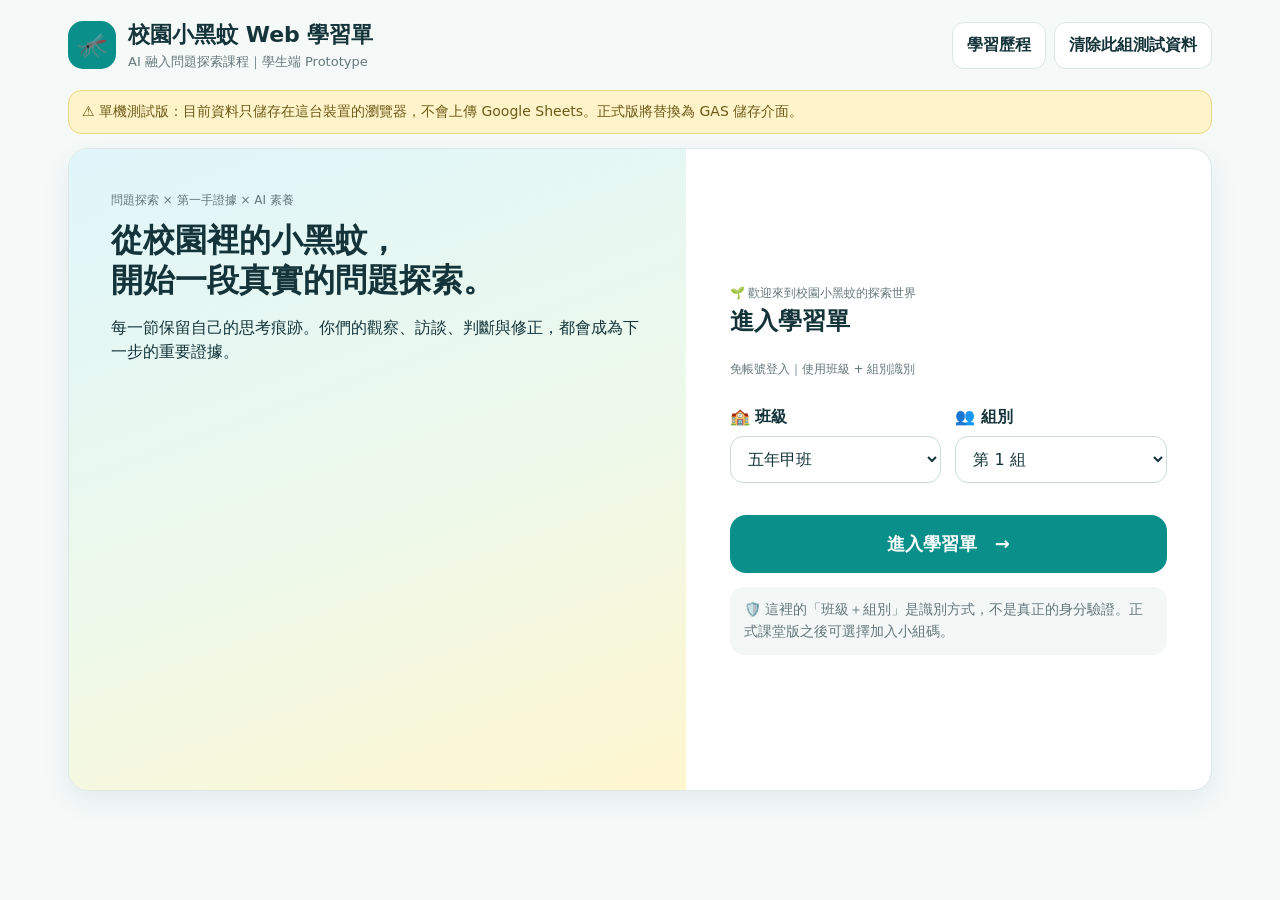
==== index.html @ a770ef6b "Use generated mosquito school and student art on homepage" ====
<!DOCTYPE html>
<html lang="zh-Hant">
<head>
<meta charset="utf-8"/>
<meta content="width=device-width, initial-scale=1" name="viewport"/>
<title>校園小黑蚊｜學生學習單</title>
<link href="data:image/svg+xml,%3Csvg xmlns='http://www.w3.org/2000/svg' viewBox='0 0 64 64'%3E%3Crect width='64' height='64' rx='16' fill='%230b8f8a'/%3E%3Ctext x='32' y='43' text-anchor='middle' font-size='36'%3E🦟%3C/text%3E%3C/svg%3E" rel="icon"/>
<link href="styles.css" rel="stylesheet"/>
<link href="hero-art.css" rel="stylesheet"/>
</head>
<body>
<div class="shell">
<header class="topbar">
<div class="brand">
<div class="brandmark">🦟</div>
<div><h1>校園小黑蚊 Web 學習單</h1><p>AI 融入問題探索課程｜學生端 Prototype</p></div>
</div>
<div class="top-actions">
<button class="ghost" id="homeBtn">學習歷程</button>
<button class="ghost" id="resetBtn">清除此組測試資料</button>
</div>
</header>
<div class="local-banner">⚠️ 單機測試版：目前資料只儲存在這台裝置的瀏覽器，不會上傳 Google Sheets。正式版將替換為 GAS 儲存介面。</div>
<section class="view active" id="loginView">
<div class="card login-wrap homepage-login">
<div class="hero hero-generated">
<div class="hero-copy">
<div class="mini hero-kicker">問題探索 × 第一手證據 × AI 素養</div>
<h2>從校園裡的小黑蚊，<br/>開始一段真實的問題探索。</h2>
<p>每一節保留自己的思考痕跡。你們的觀察、訪談、判斷與修正，都會成為下一步的重要證據。</p>
</div>
<div class="hero-art" aria-hidden="true"></div>
</div>
<div class="login-panel">
<div class="mini login-eyebrow">🌱 歡迎來到校園小黑蚊的探索世界</div>
<h2>進入學習單</h2><p class="mini">免帳號登入｜使用班級 + 組別識別</p>
<div class="select-grid">
<div class="field"><label for="classSelect">🏫 班級</label><select id="classSelect"><option value="5A">五年甲班</option><option value="5B">五年乙班</option></select></div>
<div class="field"><label for="groupSelect">👥 組別</label><select id="groupSelect"><option value="G01">第 1 組</option><option value="G02">第 2 組</option><option value="G03">第 3 組</option><option value="G04">第 4 組</option><option value="G05">第 5 組</option><option value="G06">第 6 組</option></select></div>
</div>
<button class="big-btn" id="enterBtn">進入學習單　→</button>
<div class="note">🛡️ 這裡的「班級＋組別」是識別方式，不是真正的身分驗證。正式課堂版之後可選擇加入小組碼。</div>
</div>
</div>
</section>
<section class="view" id="dashView">
<div class="dashboard-head"><div><h2 style="margin:0">我的學習歷程</h2><div class="chips"><span class="chip" id="classChip"></span><span class="chip" id="groupChip"></span></div></div><div class="save" id="dashSave">✓ 已儲存到此裝置</div></div>
<div class="card progress-card"><div class="ring" id="ring" style="--pct:0%"><b id="ringText">0/12</b></div><div><div class="mini">已完成</div><div style="font-size:28px;font-weight:900"><span id="doneCount">0</span> / 12 節</div><div class="mini">上次儲存：<span id="lastSaved">—</span></div></div><div class="save">🌱 每完成一節，都保留一份學習證據</div></div>
<div class="lesson-grid" id="lessonGrid"></div>
</section>
<section class="view" id="lessonView"><div id="lessonMount"></div></section>
</div>
<script src="app-core.js"></script><script src="lessons-3-6.js"></script><script src="lessons-7-10.js"></script><script src="lessons-11-12.js"></script>
</body>
</html>
---- styles.css ----
:root{
  --teal:#0b8f8a;--teal2:#08726f;--green:#56ad6f;--lime:#edf8ee;--yellow:#fff2be;
  --ink:#14343a;--muted:#65777b;--line:#dce7e8;--bg:#f5faf9;--card:#fff;--danger:#bd5a44;
  --shadow:0 10px 28px rgba(25,65,69,.08);--r:20px;
}
*{box-sizing:border-box}
body{margin:0;background:var(--bg);color:var(--ink);font-family:"Noto Sans TC","PingFang TC","Microsoft JhengHei",system-ui,sans-serif;line-height:1.55}
button,input,select,textarea{font:inherit}
button{cursor:pointer}
.shell{max-width:1180px;margin:auto;padding:18px}
.topbar{display:flex;gap:14px;align-items:center;justify-content:space-between;margin-bottom:18px}
.brand{display:flex;gap:12px;align-items:center}.brandmark{width:48px;height:48px;border-radius:15px;background:var(--teal);color:white;display:grid;place-items:center;font-size:25px}
.brand h1{font-size:22px;margin:0}.brand p{margin:0;color:var(--muted);font-size:13px}
.top-actions{display:flex;gap:8px;flex-wrap:wrap}.ghost,.primary{border:0;border-radius:12px;padding:10px 14px;font-weight:700}
.ghost{background:white;color:var(--ink);border:1px solid var(--line)}.primary{background:var(--teal);color:white}
.view{display:none}.view.active{display:block}
.card{background:var(--card);border:1px solid var(--line);border-radius:var(--r);box-shadow:var(--shadow)}
.login-wrap{display:grid;grid-template-columns:1.08fr .92fr;min-height:620px;overflow:hidden}
.hero{padding:42px;background:linear-gradient(160deg,#dff6fb,#eef9e9 58%,#fff6cf);position:relative;overflow:hidden}
.hero h2{font-size:32px;line-height:1.25;margin:10px 0}.hero p{max-width:560px}
.midge{font-size:58px;position:absolute;right:42px;top:70px;transform:rotate(-8deg)}
.school{font-size:110px;opacity:.9;margin-top:75px}.kids{font-size:72px;margin-top:70px}
.login-panel{padding:44px;display:flex;flex-direction:column;justify-content:center}.login-panel h2{margin:0 0 8px}
.field{margin:14px 0}.field label{display:block;font-weight:700;margin-bottom:7px}
select,input[type=text],textarea{width:100%;border:1px solid #cadbda;border-radius:13px;background:#fff;padding:12px 13px;color:var(--ink)}
textarea{min-height:110px;resize:vertical}.select-grid{display:grid;grid-template-columns:1fr 1fr;gap:14px}
.big-btn{width:100%;border:0;background:var(--teal);color:#fff;border-radius:16px;padding:15px 18px;font-weight:800;font-size:18px;margin-top:18px}
.note{border-radius:14px;padding:12px 14px;margin-top:14px;background:#f3f8f7;color:var(--muted);font-size:14px}
.dashboard-head{display:grid;grid-template-columns:1fr auto;gap:16px;align-items:center;margin-bottom:16px}
.chips{display:flex;gap:8px;flex-wrap:wrap}.chip{padding:7px 11px;border-radius:999px;background:#e8f7f5;color:var(--teal2);font-size:13px;font-weight:700}
.progress-card{padding:22px;display:grid;grid-template-columns:90px 1fr auto;gap:18px;align-items:center;margin-bottom:18px}
.ring{width:82px;height:82px;border-radius:50%;display:grid;place-items:center;background:conic-gradient(var(--teal) var(--pct),#e6eeee 0);position:relative}
.ring:after{content:"";position:absolute;inset:10px;border-radius:50%;background:white}.ring b{z-index:1}
.save{font-size:13px;color:var(--green);font-weight:700}.save.pending{color:#bd8b20}
.lesson-grid{display:grid;grid-template-columns:repeat(4,1fr);gap:13px}
.lesson{border:1px solid var(--line);background:white;border-radius:16px;padding:15px;min-height:130px;text-align:left;transition:.15s}
.lesson:hover{transform:translateY(-2px);box-shadow:var(--shadow)}.lesson .num{font-weight:900;color:var(--teal)}
.lesson .ico{font-size:26px;margin:8px 0}.lesson .title{font-weight:750}.status{margin-top:8px;display:inline-block;font-size:12px;border-radius:999px;padding:4px 9px;background:#eff2f2;color:#728084}
.status.done{background:#e5f6ea;color:#2f8752}.status.current{background:#fff0c4;color:#9d7200}
.lesson-page{max-width:920px;margin:auto}.lesson-header{padding:22px;margin-bottom:14px;background:linear-gradient(135deg,#effafa,#fff)}
.lesson-header h2{margin:0}.focus{color:var(--muted);margin-top:6px}.step{padding:20px;margin:13px 0}.step-title{display:flex;gap:10px;align-items:center;margin-bottom:12px}
.badge{width:42px;height:42px;border-radius:12px;background:var(--teal);color:#fff;display:grid;place-items:center;font-weight:800}.step h3{margin:0}
.two{display:grid;grid-template-columns:1fr 1fr;gap:12px}.checks{display:flex;flex-wrap:wrap;gap:10px 18px}.checks label{background:#f5faf9;border:1px solid var(--line);border-radius:11px;padding:8px 10px}
.navrow{display:flex;justify-content:space-between;gap:12px;margin-top:18px}.navrow button{min-width:150px}
.evidence{background:#eef8f3;border:1px solid #cfe8d8;border-radius:13px;padding:12px;margin-top:14px;color:#39705a}
.warn{background:var(--yellow);border:1px solid #f0cf60;border-radius:16px;padding:16px;margin-top:16px}
.validation-summary{background:#fff0eb;border:1px solid #e4a491;color:#7d3425;border-radius:14px;padding:12px 14px;margin:14px 0}
.field-error{border-color:#d36b55!important;background:#fff8f6!important}
.error-text{color:#a94432;font-size:13px;margin-top:5px}
.teacher-grid{display:grid;grid-template-columns:.9fr 1.1fr;gap:16px}.table-card,.preview{padding:18px}
.group-row{display:grid;grid-template-columns:1fr .7fr .8fr .8fr;gap:8px;padding:11px 8px;border-bottom:1px solid var(--line);font-size:14px}
.group-row.head{font-weight:800;color:var(--muted)}.group-row.active{background:#eaf7f5;border-radius:10px}
.preview-section{border:1px solid var(--line);border-radius:13px;margin:10px 0;overflow:hidden}.preview-section h4{margin:0;padding:11px 13px;background:#f8fbfa}.preview-section .body{padding:12px 13px;font-size:14px;white-space:pre-wrap}
.placeholder{padding:42px;text-align:center}.placeholder .big{font-size:58px}
.local-banner{background:#fff3ca;border:1px solid #edd785;color:#6e5a17;border-radius:13px;padding:10px 13px;margin-bottom:14px;font-size:14px}
.mini{font-size:12px;color:var(--muted)}

/* Animated student-side mosquito mascot */
.brandmark-mascot-anchor{color:transparent;position:relative}
.mosquito-pet{position:fixed;left:0;top:0;width:60px;height:46px;z-index:18;pointer-events:none;user-select:none;color:#173b3f;transition:transform var(--flight-duration,1400ms) cubic-bezier(.33,.02,.2,1);will-change:transform;filter:drop-shadow(0 4px 5px rgba(20,52,58,.16))}
.mosquito-pet.no-transition{transition:none!important}
.mosquito-svg{width:100%;height:100%;overflow:visible}
.mosquito-body{fill:#203f43;stroke:#173b3f;stroke-width:1.5}
.mosquito-wing{fill:rgba(210,244,244,.72);stroke:#4f9696;stroke-width:2;transform-box:fill-box;will-change:transform}
.mosquito-wing-left{transform-origin:88% 70%;animation:mosquitoWingLeft .13s ease-in-out infinite alternate}
.mosquito-wing-right{transform-origin:12% 70%;animation:mosquitoWingRight .13s ease-in-out infinite alternate}
.mosquito-pet.idle .mosquito-svg{animation:mosquitoIdle 2.2s ease-in-out infinite}
.mosquito-pet.flying .mosquito-svg{animation:mosquitoFlightBuzz .22s ease-in-out infinite alternate}
.mosquito-pet.flying .mosquito-wing-left,.mosquito-pet.flying .mosquito-wing-right{animation-duration:.075s}
@keyframes mosquitoWingLeft{from{transform:rotate(-13deg) scaleY(.92)}to{transform:rotate(19deg) scaleY(.38)}}
@keyframes mosquitoWingRight{from{transform:rotate(13deg) scaleY(.92)}to{transform:rotate(-19deg) scaleY(.38)}}
@keyframes mosquitoIdle{0%,100%{transform:translateY(0) rotate(-3deg)}50%{transform:translateY(-2px) rotate(2deg)}}
@keyframes mosquitoFlightBuzz{from{transform:translateY(-1px) rotate(-5deg)}to{transform:translateY(1px) rotate(5deg)}}

@media(max-width:900px){.login-wrap,.teacher-grid{grid-template-columns:1fr}.hero{min-height:330px}.lesson-grid{grid-template-columns:repeat(3,1fr)}}
@media(max-width:650px){.shell{padding:12px}.topbar{align-items:flex-start}.brand h1{font-size:18px}.login-panel,.hero{padding:24px}.select-grid,.two{grid-template-columns:1fr}.lesson-grid{grid-template-columns:repeat(2,1fr)}.progress-card{grid-template-columns:70px 1fr}.progress-card .save{grid-column:1/-1}.group-row{grid-template-columns:1fr .7fr .7fr}.group-row span:last-child{display:none}.navrow{flex-direction:column}.navrow button{width:100%}.mosquito-pet{width:54px;height:42px}}
@media(prefers-reduced-motion:reduce){.mosquito-pet{transition:none}.mosquito-pet .mosquito-svg,.mosquito-pet .mosquito-wing{animation:none!important}}
---- hero-art.css ----
.hero-art{width:100%;aspect-ratio:900/620;background:url("[data-uri][... ELLIPSIZATION ...]DMUKrueuxbhQIK5n6viGsxR9zM2kb++9FL+pZCxdrsZ7KnnoHf1NGxzMmbs6S1seQ8TYxlkyY/[base64]/LUgE5mSaeYaFRs0FFf0LFSUKH5CQ0oh8dTitXrcyQONSxoZS4zht2lpKGn5zSr8SMAhn/PE77v/pnMWZZJnvFPQZ6eyKCeiSfcM+spcg81nAqKzMR/jwoWpOzrfSbO0R5QwVWTvFKrG6YLtfzL51pKh14an8Cintzan2thyrMkidDpIcXsM7VBb4+qCBY20BbFETIDTXxIATv0/JcFkYlLMUWpQRaO6D0/6uCnFaf0teLHdCh93DIxrbLIsZ0m//a4z59v6Pb/4k2THg4fB+iRRT2eEwQdir1EPnP/po1tii5MxnC56gOruqP+hwE3Ph4/bRlCPwmepHehsj1UyEemh2eUXvVAVtikA8CohwSHW8zyvBEaMyAdgMLL1hdY5O+G2x5lozdnBiLqs10v8bp1FIkxCkXHZoqFb4me2E0r+8N7vGqDcUrII29CYgojL3Ox8J8ITyeNcVMQ4a3wKv69bVyF3n0bGPSqsgT9M60Y8U/CrrGnhO+XSajnF8fIYRzYrleOVORA763TPw55sr8Q1zJD7+SC8U0oCUOvmZ+uaigbgWIppLp33AgKcTz0WmsWNpydb/vvKeCdITChHJgs4DI1vptSdoG2WN2x9pND4qVC7St8DupIvDGV/[base64]/NR+Ru54y9aUlTdXGNENYIQ9v4/S0sQMOGg1qxKyTBzBeLFs2mJ+5rgOL/yNOi6L/u7nxtg0HPGWUTvydcjkQxYVgqu/Gwv6+kVocZYr/o3cIk5oZhBU3XjE4RGe7zBZLqDlaUZ7ZGMLfQ10feZABopatWXYcDp/PwMMDidOjJH9tm2sZa7aYKdml82bCPCafjezW6VQDtkok7+lWObgmzTlvLYphUedBKAkRdvV9EqsSKztIqQoa6L9J02Mg7xtxY2tJls54r/LgFjl2IDM0ubQ0SLp9isH8DDxreUPkb+g6r4m9f9gXChwG38wrODzU9NI4JxuPe1gc7uvbX1mNyVQ7Qcm0YVyEurJClYO0ZLFWoVe+OYQCIz5XCFBkC4mTloyMiW1b8jkWANYkNaB2nTm3yBp70NWzr8EsqzdDSMK7TfzV/Wsb/3KNrKIvnTP/QOzXBatkctSnwiMdd4OyhnCQX2Hs3CFftMod/ngbVEBq/3q5CuBHCZ+NmNFqIqzq6i/Dfq1DQyj+1T8DVImZP9hmhALXDipszBx6N0vIDSVrXsP5hKiEw6NGzgjyvfZaipLY7wuAaUcID4abLTC9vlGTo03pNQPC20dISU96igqMmU1gnsMKjebBdxpcxDhhjsaWmWAH9V1et9vhIT0BimlDS6kUxN/b3bBj2XKt2ZxAZ6f2xB2HdjkDkwDcwxuqvVCepISvwmFzMFXQ3r/1zqUi8TW0+b9TklpH+RXjfm26RtjlBZoU+Qa/igV3pwDET/kyQ4C0RQJBDgCMHKcTX/7ys9yvE3RW/wzBj3mjgi/0nxIB7PM3RMbJcYVn1wtV8/1NiCYLLgy+l3r9qZ7plE5viy6XafXcUCGuzqIanHzyURJpl5dlVvs+/MSNuBJB1hjvfvGBKLNjkUDGvy9pyUiq25cS7NPEC0PY+Mn+8UFy1aceaNhOL7mcgXVc8v4bW5EU7VLP9rigHGHb/bcSgAF7qCwxF+Cn4tsW5KmBDHyaHDcjhgAAK/XUDqlIWavrFf8zJWqmLJiZ2EnMGWxgM2+Xd5MC6CxvsD/H4Ob3orQg2Tx9Esn4k7bdDrn5vMK/REF4FEN2d4om1tsNK2n5r5hu2A6bPXSahd2O/AerzgFt8KlU3vuMWD9Ww7J1BO9Jx66hFJasbSNmP8wolPJBCt8jZ6qVG5Nu2Pk4ucgAFzliNtHbamAuDSkbAHED9YF16slLCc2MGA8S3ZLSrfUtqniM4AJvnMuFREKXPVcC3GbLDV89DpQRFlUJmb//dJ/4seUZ4I/k47opsVEs2C36nTtqoFUb+pG0YMPqYq5krsI0IoVVuzblCgaNRpUoJ6vysJ+vJx2JNbMBpyDGNIrASs/XSDex+UNIT76IQRq2158la8lvEyV6lbD9csG8FoGpX80B10PUXFQycMM6K0rLGdG0MgniCaQukjSELuOk8rWtPt5/s3h8VVeb09bpIzbbzxacI3XYRXILY9E8gZowjP75JUsMySiRtadrXOJvYmlGIyFulzJPR088kZ6Yg0tUa0LWwyB79b/GLCqMoOZTSEoJrXyXrS7kAyHKUarwn6vEyRwILTiv5U6Wry32angFKb79sC12WRIxFHLOLNG4g8z4XA/nukpuaOXssfjgP7fWalEC/YBUvdXRuSess+puvKpMag411J37hAkDNLcMmrH3uUaNH/SscpIN6pJ927TwGbvGv2qRrbQmJj6RZj1LYNY3XKocO3C//tMME/8yxACf49p8+HeQYSIbXE3Nf0YRZ9a4BEuV2M6BMh4nTRSWT0cW4LNLQ/uK+JwHM+wId/gcDTftENa83GJRTUZMt0jDnZg/Bi60IdLyQ+w4r87kPHghOujXZanZHEclAIJfau25Ei2UJl8Za1tqmX4wSVQ6HAkpfUOsLp9zLSiXi7QfZ6p3Z4rZfDpsgUza+AbZvBLFQ3hqlRX/fnNHf+pbmITROILDAL9/gBCNHDkaKNuDnD8D+YMNtKi3FRIh8GcrecZaOjzsr3cL0EWh0Lm9/LpzyNHmfZf0dL5A9pOIQ1TtR7zmm8F0RpmFIpvfaiAAiknSAehmJeeSx8fpS7uANINwYu78aOwVJOV3uPfi3QC6pKlQq2KjM65Xa4DZCP1slXJezsSa5sQvMiGBlaPcyu0dl5FuT0ghq8LN35432mYQ+gHSZ9iUwt9haSmPPdz6JjrKCBDHQ0tZZJFfjGRY9UsZ//FbV+6woQxAJrD7LsAlAJoRTgq+4+zCqfsRyeSiHqspn7xTomxEnUgmbnkx9NQVX5wAqp55V97iZDHv6hz8Q7ppDBM0fhOgX/BLA/7NzNtuMLxNFw7pBRRFI8oySm5r2QK3Rz3hHFh1pgeum6f+tn4YBRKiDHFZyIWtf7yjE9t9K/w75gar6Y4znz3VLzYDc8OtJwKbEueBmwUmdoKaQ00WtjUDw4DrG125kus1S783EVuZ7WyLk9kI5ohA/XzbfOyExwyydJ+PePUOZ8yhpSC35R/+SfJGWWY6ir95lhAyETk29vlCSnPpBzEsQb3qYeMP1Ol8alxSjjznfjwxNpJ7aHSTH4ToXriW6x8GZ+XkajzJQ3Fm8f4KU69G0pDZD5Lj8Zgy2Jvke0lfDhS8YxUzqU8PXE8ROzn//y1bX26SgKzWHjmtfFSwbBMVaoAAA5uBNEH82LcMmeEgz9gL+gWisR64aKyna1nNCctHN5qjt8lZFU9E3jI6NchLt9apEEBHiDpplaX9cLVPJVpdlP95VHMkHuydFxTAMZAiXripJQcYqSRfa9Nh/U42WxLtQO8zBgqCegJtVbKsvNYVCCIwxw1UBG56b/DWyrCu2qjEDJGenCb0fBXuKgmA6w+JCZG23TCerDm+PHaKhcfYMkOPZSbsIsjsZhArYHFeo9kSZKjngv0EplQlzKssk3Bn0RdSrzrS/vBE8NL4iwBICPmh1ksH/eXzDkm2hWU+2OXn6JdL2i+05n0FfwMSHDO8sH+TlOujFtxyAuF2pHva3+4hUWFAc7k7MS0iQN+uQp0Y4Ec9poBS/xDR+JKSAXhvXXFRfVfVllWCsMEJiWnSlp6WuZGUP6N8+R8zujVQBZUlmis4lyQJ/QiVUiuweecdUsy6oKtXOTsVa1ApCebBCiwSCxPjiNhRhqEUaceGgRQY4MHFHk/nrH2pBwn9BkVpZTMv5y46EXiwuCgnsFb+9QrFe2z1XQqlD/wBt8uU7XniD6/hBrk/3WWS9bPl5JmhdjynT74vhor/97koQ9PMQQAa0QSIz9eXIt3qvAfLaOQ39pdEpmVNwUXG51mEuEnkm10emVb4n0ECIjhuJh9sK4zVkcjo9yKychvNyfHaVNul7j+vk8EykokAemKa+L1m/V2Z1PVaCbiLQ4ykyxmngLk+IA2V9xcGEh9uxzf8ca2gbxgiQLXvsQc4UkVQVsanipQ8quQhK+tym7VixmMWhOXxor4mUYhUOwiU5F2hIi/RfJfldeQyme1yo2lYNFUJeo+tzVY67HqApX5eS4403wg0RakR5hymDTjbMOMNOOaKqdjniKrs9cZQUyDh3MJgCAwfLPzzNpZCY48k1mssw4exyIEKORy1tcxsXWkU07seY+VaAsazvfSdtGv7Lz8JE3W8c40g+9yJAAGof2GLNQ6ujlOg6ycZlU35aIRo8T/KsNCELC71Q0SS6TDqqLe4wi5qQUsvnqCK9SOgZbAHD1fmJFzf2uBsqZGFzE2KCO7oYkQVJUZ+BA2U/[base64]/DKMQN8RxcF1w0bzXfjU97Hfm4bfU6Bynn2lsekuJACujwg3Z/wo9ICSMolc1jtqmTUB0yRRWsSMevukvEa6gjkqSvxUG7AB8AacJUHi+JuxjauL+c89EDv7v9VjVdgw8v8Hpdfd4wFvJAbxyydPdf7Q9yYKJA7Y7OfRp8xpSy8xq4s9qIqJl5OaWkhK5vAZtaJVCmJ4tgNq5DQCY0mtjQd7vK1Mnz5HVhGOx4H9RT7/VFObjj0p6aXlB6V+8xIXLGh9XaWHxoAADT08rCBv+Lc3jK+U5dByWuBqGILzl0M/ZbAcRO5DEfl/OPI3qx+JUhYsKAoyhqwANu58WANG2jG+qZ6tpIKNB9QEjeWQ8dmyTlxNXnbjgnGSSR/N4u7O6S0xQEUHS1DqGWOebk8g7yYyKQcSfSUJyHpMB8jDdOk9farBcs9GvvpJ5MjBMcYUx/HcHchBJNUEkzxzfiBn3PTbPEEAs9ELKavJ/ZTvn4pgNyyPComE1ahb6APNyfAcIkPdkKsW7RnmNFpyrxIrHUrywkSbr1YMA6SblvjQn7evYm2toFZPOXrMK7u12b3koxk6kxjcyTByO4nAoWNgo17vk5yszxfrTIspENcB9tpjRI65s7NQjmu2GXJ749m+gen18++46X22YuHXC5QlpgDYbVXe9LVSz3rxoP/BEhi6+YTW2DqD3Qn1mDid/bc4TstOxKDVHCtgUDoEl1IG1U75XTqSYgAOP7S35C5nRaw677RXgLGEXuDu6xHdmDQSmQ7qaR4b5Ag+bqNy2XLaflSU21gMotHvJHlIyuW/zh1bynPOMLOy1tiMXRr7JEjDaVarkW3nxY28nWlo9L4DaRxjegTczje8zMj+kcJ2XzIXKtRnzkIEwoaUj1Gc1rq9VoFTmsg5yYqxxzcuKbr2/VxZsBm/G0tG6oHvty0jcxVn7qga+ObA73v9gNqYiq3BUAjhXRigWEywxDe7wIZnSNXxEoJ6lMnOsB8gBego8e00sllr4S8NrI195qJmNwYIBbmmGYGo4A/KmZ1XD4Shlt/OKNWVlVGCN0PH3x7XSdoUhVN8ktRf4Mdr4LrOcrI7mWEVkt3LNm+S/PSJYAFEtWn8SuSpi5qfrSxwp2AfleCAF52AB9EwM9d6Co1OFJBcAdNkL+rUlhgasfgUWydVt0jxH7z6XreVPkh8INeG9Hcm2apdFUdMQWIgyMva2Qywi9GpD+grqvz/2t4cbewXg9yiGt+StRUrTsRH5PDscsWrWCrL1c+BAuONFzgs24A+zaqSx9X3FSFfgdqmkzi2lM/kwifiQrfJRsGzeVpAl+OuuxJqyEQJg2mF9XaDTmhikpOMDjYQyR37eKJKGKfcHZN+hf/Jla1flGHmBTt7cVY5FFzQfmWtemow0f0ioqkBlpq0+IGKo5Yae2YEcAbQMElHGS/[base64]/R/deC1rFpQbIzL6SQUhPAemOXbB6vrkML9cgVbdGGtrKDpygSVSngrLSi+Q1aPC1bXADXOa4mVWS7dn3A/Fk7jTY6jH0Os2FegrvBIZGRVTIH/OSnNj+0MP4lpaaLVsS7brSoPw9gT2Ef7X58l7bwQV835prmW2bY5BeYbKUXT5jgfGoxyTf7rLw/IijmgCJmZoSefwFokfwv7iclqbUnwSQ7shFoa3y6S2140kXPrHFQ38AOiZ5QB+FYFbdzUyL4awTQtqCv9wwNQYwVC3564Bsu0iZbnsTV3RtaozmaEUPlvse66+EsecsCMYTfhv/tzatPwPN9j9RveVNNkDablSrmtVd9H9+zNTF8huZmTt3OK9hwPDhw78lxoIW/SE71Dfw52I6d8+KFnfBORJANOhYrkGoTQ/pzMRjw6eo2u5YqIqQTGEt1aF1yP0TFBpchupAGdzyNBKq4EJIBrKy/wDC5Cc72ifwbgKJ0MxgXZk3WebqODDccInMR8fVZ1IizVd+vLpJNf2uDR5lGvJn4okgseZ7bPvWC5M69TcAAAN6YOvkOatBudlLqHa2LnCUe1K8AqYyAxj8crA84PSpHz39Q9QpepDyGrBKEzUxNPmkm86ZUoHnnTe0v0xQTsLbWoI5S+SwhXljZWkOEJEj/+qALBciHaM7Zq/yD4lYwbrPAG5+LmZAWtc1MoDdvLzXlu3QQjnSnQBWbkhcaCVGwSoiL2kXFC+aMBVOX0W4RXee/7Ed/9OwqFefw9SZm1/TD7tBqOmUpjTL33lJKdXtDZJZxsXeqtM44EVCY1mFShEhfdomD5GCc3RLAz5OAi3knubgF8VsqjYDO/NSAzKI43Tprhw1Z/H5ckE7I2dMiC2nplHltYz0u/v+ZZAJqERNnJuUgzNSStjXUstTNRjfKcuoliHO+MSlsO0xw6H9ZsbvmQVbG3o7lTmbEMLwWw11v9xol4Ay49e549CW6y39TgExeKAa4aOwHt6X7MASgTK0H/kcsizN0ZASVshEfPVTaYbwh7UbV3b7CZYyKKYFmq7f+g9S/45gwpIORaFCU9QkMU9L6VYFh/aGXFnBtpfMiB+8LUBznIeGLxDDD2+1dVCfghJC1SdCb/t/1TeGj9wATIrI65xsGRio1kXYBos3SjWpw6/urlTWfCdhRmogOuNhRf11Oo43etD4weNA8AM2HA9PA4k3bn6VwVQTOQMMcJRFSwYcFwJre1h9obPhUmQKjn4dmRP3bUOvXdKE88LhB3DMBOr/[base64]/82hnC4vHpbuPVW3I9ilc0Q/9elSfISRXj8OaiNQXy9+cKgeLlzRbhFt8cgK9zxoBENbRaODg6O5UELMpSYWJeLAmguH7z0nkp/3aZj0W0aS2dbSh6UDNMKNVydqtHBdgeyp9kuA72rF/[base64]/rlggXr3wq4fy671K1qFMrxE+f/QFxwM2UPAAIAm4YG0JHFAQyhEmtse/15q/8NHlUde6raV1HcLfEOZBYoAiK5yjor+KgwuLNk809ljItXgX9CkDz0fOQ24oywvsC07lP78jgCGhZWIUhOQYN1940aWs+4XNsoT9SY6rYcLqQw+vW2b1yt0ClC/ofE1jkG4rBGEQaeZzBSm+7rHCsrxi4GQaS8SE1rrKVyLCCu0xVOost5PQ5FClVWY0a3oQZJ2cx3fUxhlvqCJY9y1o+oKXxWov9AeRBzmi1dvRkyW8qEjR3zJYjsGJOrPbY4X8sT1tarsgJ/yHOErshoE4EzlyEdxyIxHZQOzClWSug6CGvR7DEtrEs3dzMTovdL04nOdm1cM/DwEgwqnvt3xvBYLZ6Lyii1bqkmnP5E4OxQQX47eU6OLlA/PjQUpofVjNysjNsDFSmCjby5z3k+8+5q4LjGJAA+UbBbWBdxkYgbGwMUw8nVKOVQfpjW/0vE083shs1Nsx5wZuiWzURuKeiQaD0YdXjpiUDy3gPw++pzhbP4CEKZVATp0OJk9qalM3bPwcQtSOojxgHQuBwa8ADGnmj/td+PZHg9EyOCPQ8xQBKrRHEAAA9371bv2n9+r338/VarcAorcRHApYUIq7rcjCkODWOg5ws0li7bWbD29qVBbNmjWZDhR4TRQA/aGog4kIzMbFybsm8sWdTnoc9ADa9gefmsEOgib+tQj+CGfABPwpEWNNCzTBhk8hS+pzsdXQ37bmbOydmO70+1hxYC3+pkbMFvlbAXYdXHDr/mGqDU2VqoFfFdzJ3r9uXcBs6euqRpiHomSIu8R4m/AZiLQt96TbY1iJo6H04LpwCPPtA/BnDK7AftIwkVHKJ+hMKpzhafwJJWlcDmQQmaBUoIFRJ6WfYXqBIYVuisRqJuY1VqP2OpNU9iIIPXzemFgqV7Cq/LTDg15Vwk3a9qSXx+eGWiXzUdR7qtxEOInO//bIEByKB4Tl7qZye7Vm8RqbWw4Vof6iWDfFOe3AtbGmEsqkjKj6shniudcprv40DhrpryjVFF0mosD2OV0trFE5ou1yBDV3XO5ynuApRLCjWiZ/1QPWzIY3jpshqiUGrScdg8KUdiNr8kiz/ksaZd+EwRPZ4FeRNR7WKZiv9jv/gSEwTeKZhCYvEQhAAJ6h66HOn2OfmL+bf7FXZt99JeYytTTeSvTE0IBaHWFbQIPqYYe2wFa8TeszhSCyzreeoIl+B+zMAbFSveFv2OAMH3eAkLoyx/SRoHCjdnkclZeLoRW6SBcurJHMfkiV6yiV0P/Do1KjGcO6JKjhhGPCnFpPYOxlw1zwHob22e/h5IAAAA2vPQAAAAEJcufAAAAAAAAAAAAA=") center/contain no-repeat;filter:drop-shadow(0 18px 30px rgba(20,52,58,.12));pointer-events:none}
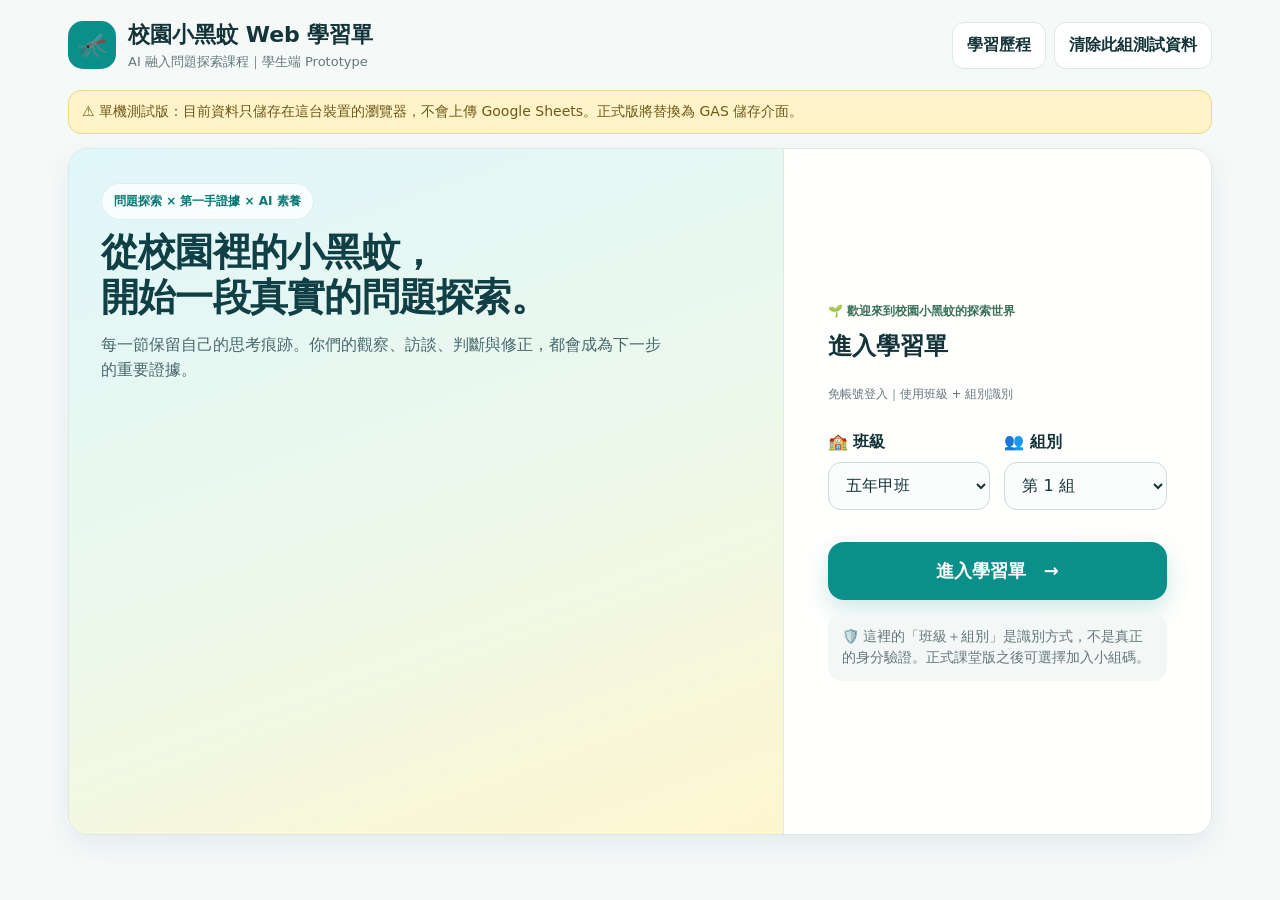
==== commit 5c6d6765: "Load generated homepage styling" ====
--- a/index.html
+++ b/index.html
@@ -7,6 +7,7 @@
 <link href="data:image/svg+xml,%3Csvg xmlns='http://www.w3.org/2000/svg' viewBox='0 0 64 64'%3E%3Crect width='64' height='64' rx='16' fill='%230b8f8a'/%3E%3Ctext x='32' y='43' text-anchor='middle' font-size='36'%3E🦟%3C/text%3E%3C/svg%3E" rel="icon"/>
 <link href="styles.css" rel="stylesheet"/>
 <link href="hero-art.css" rel="stylesheet"/>
+<link href="homepage.css" rel="stylesheet"/>
 </head>
 <body>
 <div class="shell">
--- a/homepage.css
+++ b/homepage.css
@@ -0,0 +1,13 @@
+.homepage-login{grid-template-columns:minmax(0,1.25fr) minmax(360px,.75fr);min-height:650px;background:linear-gradient(135deg,#f1fbfd,#f7fbef 55%,#fff9df)}
+.hero-generated{padding:34px 32px 10px;background:linear-gradient(160deg,#dff6fb 0%,#eef9e9 58%,#fff6cf 100%);display:flex;flex-direction:column;justify-content:space-between;min-height:650px}
+.hero-copy{position:relative;z-index:2;max-width:620px}
+.hero-generated h2{font-size:38px;line-height:1.2;margin:10px 0 12px;color:#103f45;letter-spacing:-.02em}
+.hero-generated p{max-width:570px;font-size:16px;color:#47686d;margin:0}
+.hero-kicker{display:inline-flex;align-items:center;padding:8px 12px;border-radius:999px;background:rgba(255,255,255,.74);border:1px solid rgba(11,143,138,.12);color:#0b7774;font-weight:800;backdrop-filter:blur(8px)}
+.hero-art{align-self:center;max-width:900px;margin-top:-6px}
+.login-panel{background:rgba(255,255,255,.92);backdrop-filter:blur(10px);border-left:1px solid rgba(220,231,232,.9)}
+.login-eyebrow{color:#39705a;font-weight:800;margin-bottom:8px}
+.homepage-login .field select{background:#fbfdfc;min-height:48px}
+.homepage-login .big-btn{box-shadow:0 10px 24px rgba(11,143,138,.2)}
+@media(max-width:900px){.homepage-login{grid-template-columns:1fr}.hero-generated{min-height:560px}.login-panel{border-left:0;border-top:1px solid var(--line)}.hero-generated h2{font-size:32px}}
+@media(max-width:650px){.hero-generated{padding:24px 20px 4px;min-height:470px}.hero-generated h2{font-size:27px}.hero-generated p{font-size:14px}.hero-art{margin-top:4px}.homepage-login{min-height:0}}
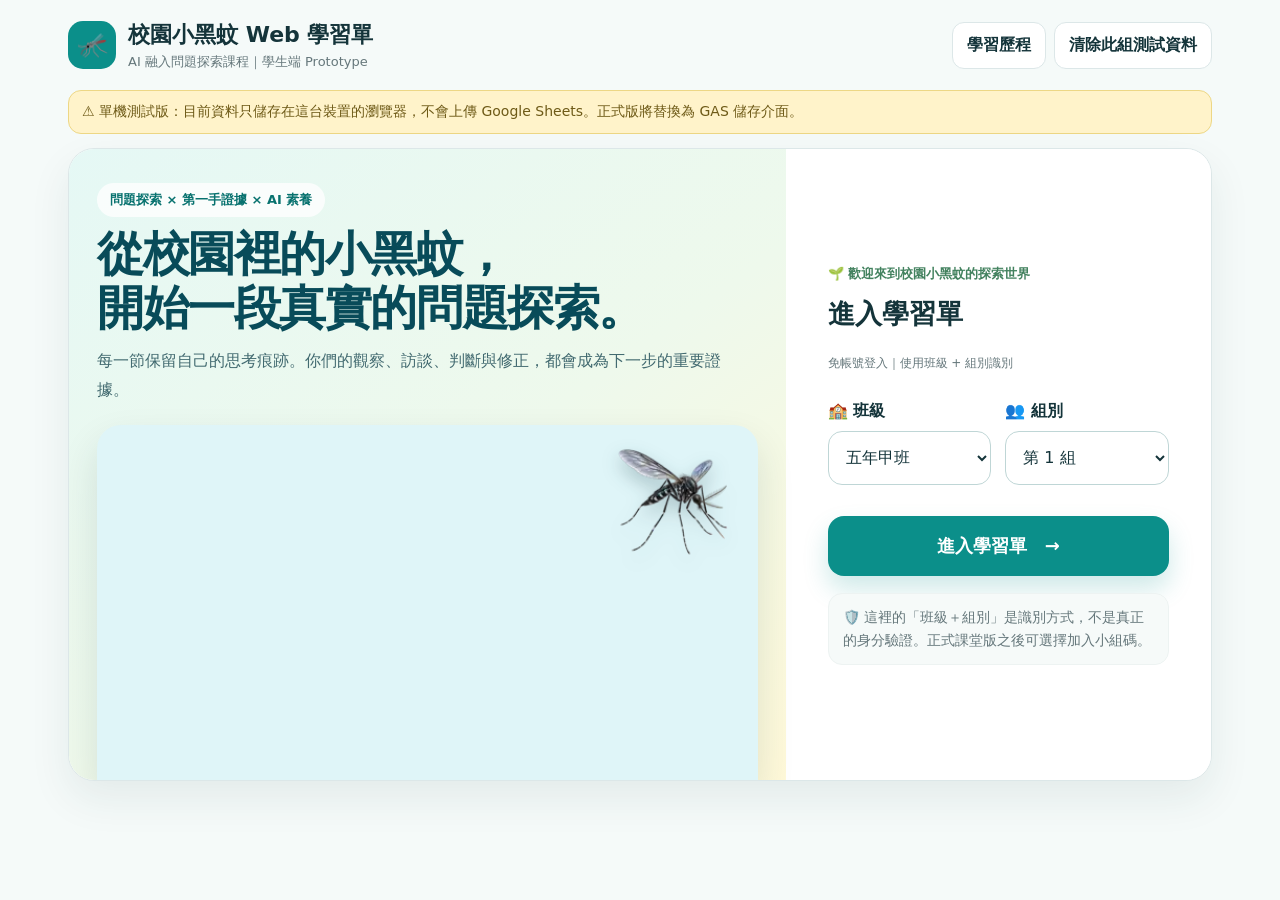
==== commit d8a70001: "Refactor student homepage hero after DOM validation" ====
--- a/index.html
+++ b/index.html
@@ -1,47 +1,35 @@
 <!DOCTYPE html>
 <html lang="zh-Hant">
 <head>
-<meta charset="utf-8"/>
-<meta content="width=device-width, initial-scale=1" name="viewport"/>
+<meta charset="utf-8">
+<meta name="viewport" content="width=device-width, initial-scale=1">
 <title>校園小黑蚊｜學生學習單</title>
-<link href="data:image/svg+xml,%3Csvg xmlns='http://www.w3.org/2000/svg' viewBox='0 0 64 64'%3E%3Crect width='64' height='64' rx='16' fill='%230b8f8a'/%3E%3Ctext x='32' y='43' text-anchor='middle' font-size='36'%3E🦟%3C/text%3E%3C/svg%3E" rel="icon"/>
-<link href="styles.css" rel="stylesheet"/>
-<link href="hero-art.css" rel="stylesheet"/>
-<link href="homepage.css" rel="stylesheet"/>
+<link rel="icon" href="data:image/svg+xml,%3Csvg xmlns='http://www.w3.org/2000/svg' viewBox='0 0 64 64'%3E%3Crect width='64' height='64' rx='16' fill='%230b8f8a'/%3E%3Ctext x='32' y='43' text-anchor='middle' font-size='36'%3E🦟%3C/text%3E%3C/svg%3E">
+<link rel="stylesheet" href="styles.css">
+<link rel="stylesheet" href="homepage.css">
 </head>
 <body>
 <div class="shell">
 <header class="topbar">
-<div class="brand">
-<div class="brandmark">🦟</div>
-<div><h1>校園小黑蚊 Web 學習單</h1><p>AI 融入問題探索課程｜學生端 Prototype</p></div>
-</div>
-<div class="top-actions">
-<button class="ghost" id="homeBtn">學習歷程</button>
-<button class="ghost" id="resetBtn">清除此組測試資料</button>
-</div>
+<div class="brand"><div class="brandmark">🦟</div><div><h1>校園小黑蚊 Web 學習單</h1><p>AI 融入問題探索課程｜學生端 Prototype</p></div></div>
+<div class="top-actions"><button class="ghost" id="homeBtn">學習歷程</button><button class="ghost" id="resetBtn">清除此組測試資料</button></div>
 </header>
 <div class="local-banner">⚠️ 單機測試版：目前資料只儲存在這台裝置的瀏覽器，不會上傳 Google Sheets。正式版將替換為 GAS 儲存介面。</div>
 <section class="view active" id="loginView">
-<div class="card login-wrap homepage-login">
-<div class="hero hero-generated">
-<div class="hero-copy">
-<div class="mini hero-kicker">問題探索 × 第一手證據 × AI 素養</div>
-<h2>從校園裡的小黑蚊，<br/>開始一段真實的問題探索。</h2>
-<p>每一節保留自己的思考痕跡。你們的觀察、訪談、判斷與修正，都會成為下一步的重要證據。</p>
-</div>
-<div class="hero-art" aria-hidden="true"></div>
-</div>
-<div class="login-panel">
-<div class="mini login-eyebrow">🌱 歡迎來到校園小黑蚊的探索世界</div>
-<h2>進入學習單</h2><p class="mini">免帳號登入｜使用班級 + 組別識別</p>
+<div class="homepage-layout">
+<section class="homepage-hero">
+<div class="hero-copy"><div class="hero-kicker">問題探索 × 第一手證據 × AI 素養</div><h2>從校園裡的小黑蚊，<br>開始一段真實的問題探索。</h2><p>每一節保留自己的思考痕跡。你們的觀察、訪談、判斷與修正，都會成為下一步的重要證據。</p></div>
+<div class="hero-visual" aria-hidden="true"><img class="hero-scene" src="assets/home-scene.webp" alt=""><img class="hero-mosquito" src="assets/home-mosquito.webp" alt=""></div>
+</section>
+<section class="login-panel homepage-entry">
+<div class="login-eyebrow">🌱 歡迎來到校園小黑蚊的探索世界</div><h2>進入學習單</h2><p class="mini">免帳號登入｜使用班級 + 組別識別</p>
 <div class="select-grid">
 <div class="field"><label for="classSelect">🏫 班級</label><select id="classSelect"><option value="5A">五年甲班</option><option value="5B">五年乙班</option></select></div>
 <div class="field"><label for="groupSelect">👥 組別</label><select id="groupSelect"><option value="G01">第 1 組</option><option value="G02">第 2 組</option><option value="G03">第 3 組</option><option value="G04">第 4 組</option><option value="G05">第 5 組</option><option value="G06">第 6 組</option></select></div>
 </div>
 <button class="big-btn" id="enterBtn">進入學習單　→</button>
 <div class="note">🛡️ 這裡的「班級＋組別」是識別方式，不是真正的身分驗證。正式課堂版之後可選擇加入小組碼。</div>
-</div>
+</section>
 </div>
 </section>
 <section class="view" id="dashView">
@@ -51,6 +39,9 @@
 </section>
 <section class="view" id="lessonView"><div id="lessonMount"></div></section>
 </div>
-<script src="app-core.js"></script><script src="lessons-3-6.js"></script><script src="lessons-7-10.js"></script><script src="lessons-11-12.js"></script>
+<script src="app-core.js"></script>
+<script src="lessons-3-6.js"></script>
+<script src="lessons-7-10.js"></script>
+<script src="lessons-11-12.js"></script>
 </body>
 </html>
--- a/homepage.css
+++ b/homepage.css
@@ -1,13 +1,22 @@
-.homepage-login{grid-template-columns:minmax(0,1.25fr) minmax(360px,.75fr);min-height:650px;background:linear-gradient(135deg,#f1fbfd,#f7fbef 55%,#fff9df)}
-.hero-generated{padding:34px 32px 10px;background:linear-gradient(160deg,#dff6fb 0%,#eef9e9 58%,#fff6cf 100%);display:flex;flex-direction:column;justify-content:space-between;min-height:650px}
-.hero-copy{position:relative;z-index:2;max-width:620px}
-.hero-generated h2{font-size:38px;line-height:1.2;margin:10px 0 12px;color:#103f45;letter-spacing:-.02em}
-.hero-generated p{max-width:570px;font-size:16px;color:#47686d;margin:0}
-.hero-kicker{display:inline-flex;align-items:center;padding:8px 12px;border-radius:999px;background:rgba(255,255,255,.74);border:1px solid rgba(11,143,138,.12);color:#0b7774;font-weight:800;backdrop-filter:blur(8px)}
-.hero-art{align-self:center;max-width:900px;margin-top:-6px}
-.login-panel{background:rgba(255,255,255,.92);backdrop-filter:blur(10px);border-left:1px solid rgba(220,231,232,.9)}
-.login-eyebrow{color:#39705a;font-weight:800;margin-bottom:8px}
-.homepage-login .field select{background:#fbfdfc;min-height:48px}
-.homepage-login .big-btn{box-shadow:0 10px 24px rgba(11,143,138,.2)}
-@media(max-width:900px){.homepage-login{grid-template-columns:1fr}.hero-generated{min-height:560px}.login-panel{border-left:0;border-top:1px solid var(--line)}.hero-generated h2{font-size:32px}}
-@media(max-width:650px){.hero-generated{padding:24px 20px 4px;min-height:470px}.hero-generated h2{font-size:27px}.hero-generated p{font-size:14px}.hero-art{margin-top:4px}.homepage-login{min-height:0}}
+/* Student homepage visual layout */
+.homepage-layout{display:grid;grid-template-columns:minmax(0,1.6fr) minmax(340px,.95fr);min-height:610px;overflow:hidden;background:#fff;border:1px solid var(--line);border-radius:26px;box-shadow:0 18px 42px rgba(25,65,69,.08)}
+.homepage-hero{display:flex;flex-direction:column;gap:20px;padding:34px 28px 0;background:linear-gradient(145deg,#e5f8f5,#eef9ec 53%,#fff9d9)}
+.hero-copy{position:relative;z-index:2;max-width:690px}
+.hero-kicker{display:inline-flex;padding:7px 13px;margin-bottom:10px;border-radius:999px;background:rgba(255,255,255,.78);color:var(--teal2);font-size:13px;font-weight:800}
+.hero-copy h2{margin:0 0 12px;color:#084b59;font-size:clamp(2rem,3.7vw,3.15rem);line-height:1.14;font-weight:900;letter-spacing:-.03em}
+.hero-copy p{margin:0;max-width:650px;color:#426a70;font-size:16px;line-height:1.8}
+.hero-visual{position:relative;width:100%;min-height:355px;margin-top:auto;overflow:hidden;border-radius:24px 24px 0 0;background:#dff5f8;box-shadow:0 18px 38px rgba(20,52,58,.12)}
+.hero-scene{position:absolute;inset:0;width:100%;height:100%;object-fit:cover;object-position:center 45%;display:block;z-index:1}
+.hero-mosquito{position:absolute;right:4%;top:6%;z-index:3;width:min(18%,115px);height:auto;display:block;pointer-events:none;user-select:none;filter:drop-shadow(0 8px 9px rgba(15,52,59,.25));animation:mosquito-hover 3s ease-in-out infinite}
+@keyframes mosquito-hover{0%,100%{transform:translateY(0) rotate(-3deg)}50%{transform:translateY(-5px) rotate(2deg)}}
+.homepage-entry{padding:50px 42px;display:flex;flex-direction:column;justify-content:center;background:#fff}
+.login-eyebrow{margin-bottom:9px;color:#43825f;font-size:13px;font-weight:800}
+.homepage-entry h2{margin:0 0 7px;color:var(--ink);font-size:27px}
+.homepage-entry>.mini{margin-bottom:13px}
+.homepage-entry .select-grid{grid-template-columns:1fr 1fr;gap:14px}
+.homepage-entry select{min-height:54px;border:1px solid #bfd6d6;border-radius:14px;background:#fff}
+.homepage-entry .big-btn{margin-top:17px;padding:16px 20px;border-radius:16px;box-shadow:0 13px 26px rgba(11,143,138,.2)}
+.homepage-entry .note{margin-top:17px;background:#f6faf9;border:1px solid #edf3f2;line-height:1.65}
+@media(max-width:960px){.homepage-layout{grid-template-columns:1fr}.homepage-hero{padding:30px 28px 0}.hero-visual{min-height:385px}.homepage-entry{padding:36px 30px}}
+@media(max-width:650px){.homepage-layout{border-radius:20px}.homepage-hero{padding:25px 20px 0}.hero-copy h2{font-size:31px;line-height:1.18}.hero-copy p{font-size:15px}.hero-visual{min-height:300px;border-radius:20px 20px 0 0}.hero-scene{object-position:56% center}.hero-mosquito{width:76px;right:3%;top:4%}.homepage-entry{padding:30px 22px}.homepage-entry .select-grid{grid-template-columns:1fr}}
+@media(prefers-reduced-motion:reduce){.hero-mosquito{animation:none}}
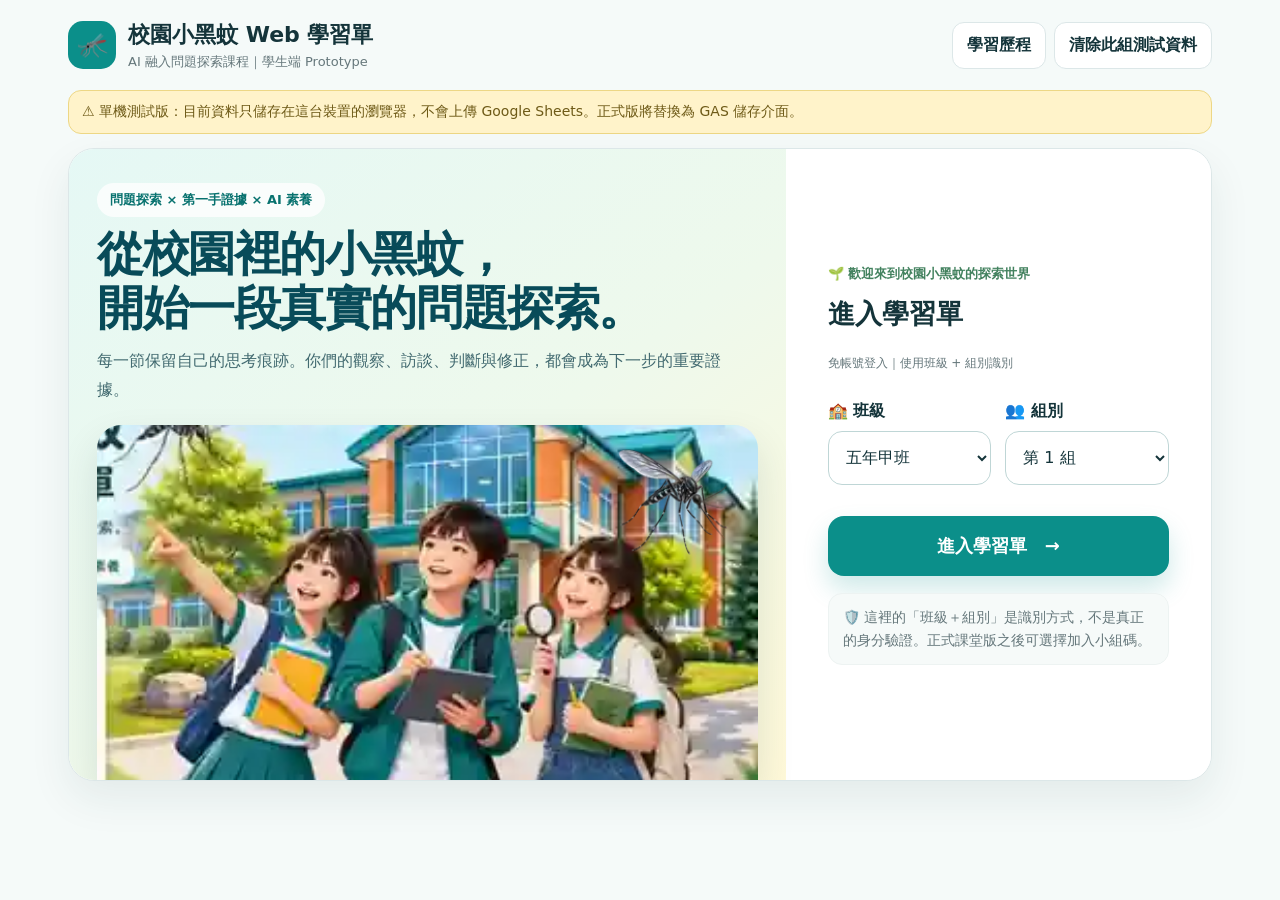
==== commit 3e1e6c99: "Use validated homepage hero asset for student landing page" ====
--- a/index.html
+++ b/index.html
@@ -19,7 +19,7 @@
 <div class="homepage-layout">
 <section class="homepage-hero">
 <div class="hero-copy"><div class="hero-kicker">問題探索 × 第一手證據 × AI 素養</div><h2>從校園裡的小黑蚊，<br>開始一段真實的問題探索。</h2><p>每一節保留自己的思考痕跡。你們的觀察、訪談、判斷與修正，都會成為下一步的重要證據。</p></div>
-<div class="hero-visual" aria-hidden="true"><img class="hero-scene" src="assets/home-scene.webp" alt=""><img class="hero-mosquito" src="assets/home-mosquito.webp" alt=""></div>
+<div class="hero-visual" aria-hidden="true"><img class="hero-scene" src="assets/homepage-hero.webp" alt=""><img class="hero-mosquito" src="assets/home-mosquito.webp" alt=""></div>
 </section>
 <section class="login-panel homepage-entry">
 <div class="login-eyebrow">🌱 歡迎來到校園小黑蚊的探索世界</div><h2>進入學習單</h2><p class="mini">免帳號登入｜使用班級 + 組別識別</p>
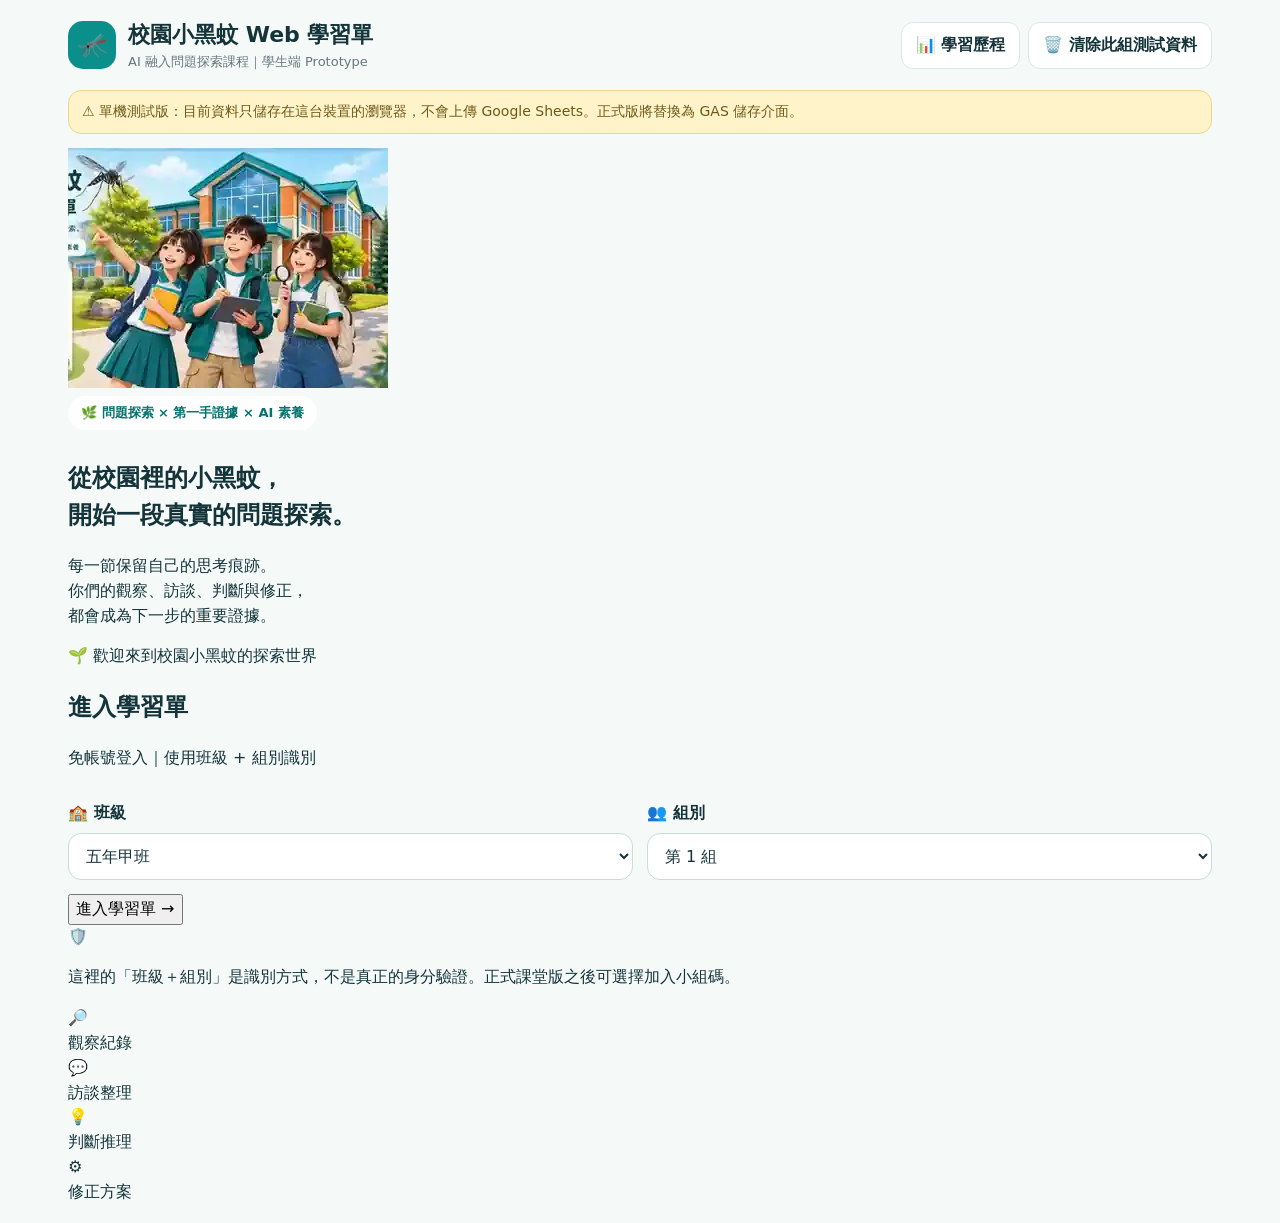
==== commit 94d0d15a: "Adopt second homepage mockup layout" ====
--- a/index.html
+++ b/index.html
@@ -1,44 +1,123 @@
 <!DOCTYPE html>
 <html lang="zh-Hant">
 <head>
-<meta charset="utf-8">
-<meta name="viewport" content="width=device-width, initial-scale=1">
-<title>校園小黑蚊｜學生學習單</title>
-<link rel="icon" href="data:image/svg+xml,%3Csvg xmlns='http://www.w3.org/2000/svg' viewBox='0 0 64 64'%3E%3Crect width='64' height='64' rx='16' fill='%230b8f8a'/%3E%3Ctext x='32' y='43' text-anchor='middle' font-size='36'%3E🦟%3C/text%3E%3C/svg%3E">
-<link rel="stylesheet" href="styles.css">
-<link rel="stylesheet" href="homepage.css">
+  <meta charset="utf-8">
+  <meta name="viewport" content="width=device-width, initial-scale=1">
+  <title>校園小黑蚊｜學生學習單</title>
+  <link rel="icon" href="data:image/svg+xml,%3Csvg xmlns='http://www.w3.org/2000/svg' viewBox='0 0 64 64'%3E%3Crect width='64' height='64' rx='16' fill='%230b8f8a'/%3E%3Ctext x='32' y='43' text-anchor='middle' font-size='36'%3E🦟%3C/text%3E%3C/svg%3E">
+  <link rel="stylesheet" href="styles.css">
+  <link rel="stylesheet" href="homepage.css">
 </head>
 <body>
 <div class="shell">
-<header class="topbar">
-<div class="brand"><div class="brandmark">🦟</div><div><h1>校園小黑蚊 Web 學習單</h1><p>AI 融入問題探索課程｜學生端 Prototype</p></div></div>
-<div class="top-actions"><button class="ghost" id="homeBtn">學習歷程</button><button class="ghost" id="resetBtn">清除此組測試資料</button></div>
-</header>
-<div class="local-banner">⚠️ 單機測試版：目前資料只儲存在這台裝置的瀏覽器，不會上傳 Google Sheets。正式版將替換為 GAS 儲存介面。</div>
-<section class="view active" id="loginView">
-<div class="homepage-layout">
-<section class="homepage-hero">
-<div class="hero-copy"><div class="hero-kicker">問題探索 × 第一手證據 × AI 素養</div><h2>從校園裡的小黑蚊，<br>開始一段真實的問題探索。</h2><p>每一節保留自己的思考痕跡。你們的觀察、訪談、判斷與修正，都會成為下一步的重要證據。</p></div>
-<div class="hero-visual" aria-hidden="true"><img class="hero-scene" src="assets/homepage-hero.webp" alt=""><img class="hero-mosquito" src="assets/home-mosquito.webp" alt=""></div>
-</section>
-<section class="login-panel homepage-entry">
-<div class="login-eyebrow">🌱 歡迎來到校園小黑蚊的探索世界</div><h2>進入學習單</h2><p class="mini">免帳號登入｜使用班級 + 組別識別</p>
-<div class="select-grid">
-<div class="field"><label for="classSelect">🏫 班級</label><select id="classSelect"><option value="5A">五年甲班</option><option value="5B">五年乙班</option></select></div>
-<div class="field"><label for="groupSelect">👥 組別</label><select id="groupSelect"><option value="G01">第 1 組</option><option value="G02">第 2 組</option><option value="G03">第 3 組</option><option value="G04">第 4 組</option><option value="G05">第 5 組</option><option value="G06">第 6 組</option></select></div>
+  <header class="topbar">
+    <div class="brand">
+      <div class="brandmark">🦟</div>
+      <div>
+        <h1>校園小黑蚊 Web 學習單</h1>
+        <p>AI 融入問題探索課程｜學生端 Prototype</p>
+      </div>
+    </div>
+    <div class="top-actions">
+      <button class="ghost" id="homeBtn">📊 學習歷程</button>
+      <button class="ghost" id="resetBtn">🗑️ 清除此組測試資料</button>
+    </div>
+  </header>
+
+  <div class="local-banner">
+    ⚠️ 單機測試版：目前資料只儲存在這台裝置的瀏覽器，不會上傳 Google Sheets。正式版將替換為 GAS 儲存介面。
+  </div>
+
+  <section class="view active" id="loginView">
+    <div class="landing-layout">
+      <section class="hero-panel">
+        <img class="hero-image" src="assets/homepage-hero.webp" alt="學生在校園中觀察小黑蚊的探索情境">
+        <div class="hero-overlay">
+          <div class="hero-kicker">🌿 問題探索 × 第一手證據 × AI 素養</div>
+          <h2>從校園裡的小黑蚊，<br>開始一段真實的問題探索。</h2>
+          <p>
+            每一節保留自己的思考痕跡。<br>
+            你們的觀察、訪談、判斷與修正，<br>
+            都會成為下一步的重要證據。
+          </p>
+        </div>
+      </section>
+
+      <section class="entry-panel">
+        <div class="entry-main">
+          <div class="entry-eyebrow">🌱 歡迎來到校園小黑蚊的探索世界</div>
+          <h2>進入學習單</h2>
+          <p class="entry-subtitle">免帳號登入｜使用班級 + 組別識別</p>
+
+          <div class="select-grid">
+            <div class="field">
+              <label for="classSelect">🏫 班級</label>
+              <select id="classSelect">
+                <option value="5A">五年甲班</option>
+                <option value="5B">五年乙班</option>
+              </select>
+            </div>
+            <div class="field">
+              <label for="groupSelect">👥 組別</label>
+              <select id="groupSelect">
+                <option value="G01">第 1 組</option>
+                <option value="G02">第 2 組</option>
+                <option value="G03">第 3 組</option>
+                <option value="G04">第 4 組</option>
+                <option value="G05">第 5 組</option>
+                <option value="G06">第 6 組</option>
+              </select>
+            </div>
+          </div>
+
+          <button class="enter-button" id="enterBtn">
+            進入學習單
+            <span aria-hidden="true">→</span>
+          </button>
+
+          <div class="identity-note">
+            <span aria-hidden="true">🛡️</span>
+            <p>這裡的「班級＋組別」是識別方式，不是真正的身分驗證。正式課堂版之後可選擇加入小組碼。</p>
+          </div>
+        </div>
+
+        <div class="learning-focus">
+          <div class="focus-item"><div class="focus-icon">🔎</div><span>觀察紀錄</span></div>
+          <div class="focus-item"><div class="focus-icon">💬</div><span>訪談整理</span></div>
+          <div class="focus-item"><div class="focus-icon">💡</div><span>判斷推理</span></div>
+          <div class="focus-item"><div class="focus-icon">⚙️</div><span>修正方案</span></div>
+        </div>
+      </section>
+    </div>
+  </section>
+
+  <section class="view" id="dashView">
+    <div class="dashboard-head">
+      <div>
+        <h2 style="margin:0">我的學習歷程</h2>
+        <div class="chips"><span class="chip" id="classChip"></span><span class="chip" id="groupChip"></span></div>
+      </div>
+      <div class="save" id="dashSave">✓ 已儲存到此裝置</div>
+    </div>
+
+    <div class="card progress-card">
+      <div class="ring" id="ring" style="--pct:0%"><b id="ringText">0/12</b></div>
+      <div>
+        <div class="mini">已完成</div>
+        <div style="font-size:28px;font-weight:900"><span id="doneCount">0</span> / 12 節</div>
+        <div class="mini">上次儲存：<span id="lastSaved">—</span></div>
+      </div>
+      <div class="save">🌱 每完成一節，都保留一份學習證據</div>
+    </div>
+
+    <div class="lesson-grid" id="lessonGrid"></div>
+  </section>
+
+  <section class="view" id="lessonView">
+    <div id="lessonMount"></div>
+  </section>
 </div>
-<button class="big-btn" id="enterBtn">進入學習單　→</button>
-<div class="note">🛡️ 這裡的「班級＋組別」是識別方式，不是真正的身分驗證。正式課堂版之後可選擇加入小組碼。</div>
-</section>
-</div>
-</section>
-<section class="view" id="dashView">
-<div class="dashboard-head"><div><h2 style="margin:0">我的學習歷程</h2><div class="chips"><span class="chip" id="classChip"></span><span class="chip" id="groupChip"></span></div></div><div class="save" id="dashSave">✓ 已儲存到此裝置</div></div>
-<div class="card progress-card"><div class="ring" id="ring" style="--pct:0%"><b id="ringText">0/12</b></div><div><div class="mini">已完成</div><div style="font-size:28px;font-weight:900"><span id="doneCount">0</span> / 12 節</div><div class="mini">上次儲存：<span id="lastSaved">—</span></div></div><div class="save">🌱 每完成一節，都保留一份學習證據</div></div>
-<div class="lesson-grid" id="lessonGrid"></div>
-</section>
-<section class="view" id="lessonView"><div id="lessonMount"></div></section>
-</div>
+
 <script src="app-core.js"></script>
 <script src="lessons-3-6.js"></script>
 <script src="lessons-7-10.js"></script>
--- a/homepage.css
+++ b/homepage.css
@@ -6,7 +6,7 @@
 .hero-copy h2{margin:0 0 12px;color:#084b59;font-size:clamp(2rem,3.7vw,3.15rem);line-height:1.14;font-weight:900;letter-spacing:-.03em}
 .hero-copy p{margin:0;max-width:650px;color:#426a70;font-size:16px;line-height:1.8}
 .hero-visual{position:relative;width:100%;min-height:355px;margin-top:auto;overflow:hidden;border-radius:24px 24px 0 0;background:#dff5f8;box-shadow:0 18px 38px rgba(20,52,58,.12)}
-.hero-scene{position:absolute;inset:0;width:100%;height:100%;object-fit:cover;object-position:center 45%;display:block;z-index:1}
+.hero-scene{position:absolute;inset:0;width:100%;height:100%;object-fit:cover;object-position:center center;display:block;z-index:1}
 .hero-mosquito{position:absolute;right:4%;top:6%;z-index:3;width:min(18%,115px);height:auto;display:block;pointer-events:none;user-select:none;filter:drop-shadow(0 8px 9px rgba(15,52,59,.25));animation:mosquito-hover 3s ease-in-out infinite}
 @keyframes mosquito-hover{0%,100%{transform:translateY(0) rotate(-3deg)}50%{transform:translateY(-5px) rotate(2deg)}}
 .homepage-entry{padding:50px 42px;display:flex;flex-direction:column;justify-content:center;background:#fff}
@@ -18,5 +18,5 @@
 .homepage-entry .big-btn{margin-top:17px;padding:16px 20px;border-radius:16px;box-shadow:0 13px 26px rgba(11,143,138,.2)}
 .homepage-entry .note{margin-top:17px;background:#f6faf9;border:1px solid #edf3f2;line-height:1.65}
 @media(max-width:960px){.homepage-layout{grid-template-columns:1fr}.homepage-hero{padding:30px 28px 0}.hero-visual{min-height:385px}.homepage-entry{padding:36px 30px}}
-@media(max-width:650px){.homepage-layout{border-radius:20px}.homepage-hero{padding:25px 20px 0}.hero-copy h2{font-size:31px;line-height:1.18}.hero-copy p{font-size:15px}.hero-visual{min-height:300px;border-radius:20px 20px 0 0}.hero-scene{object-position:56% center}.hero-mosquito{width:76px;right:3%;top:4%}.homepage-entry{padding:30px 22px}.homepage-entry .select-grid{grid-template-columns:1fr}}
-@media(prefers-reduced-motion:reduce){.hero-mosquito{animation:none}}
+@media(max-width:650px){.homepage-layout{border-radius:20px}.homepage-hero{padding:25px 20px 0}.hero-copy h2{font-size:31px;line-height:1.18}.hero-copy p{font-size:15px}.hero-visual{min-height:300px;border-radius:20px 20px 0 0}.hero-scene{object-position:center center}.hero-mosquito{width:76px;right:3%;top:4%}.homepage-entry{padding:30px 22px}.homepage-entry .select-grid{grid-template-columns:1fr}}
+@media(prefers-reduced-motion:reduce){.hero-mosquito{animation:none}}
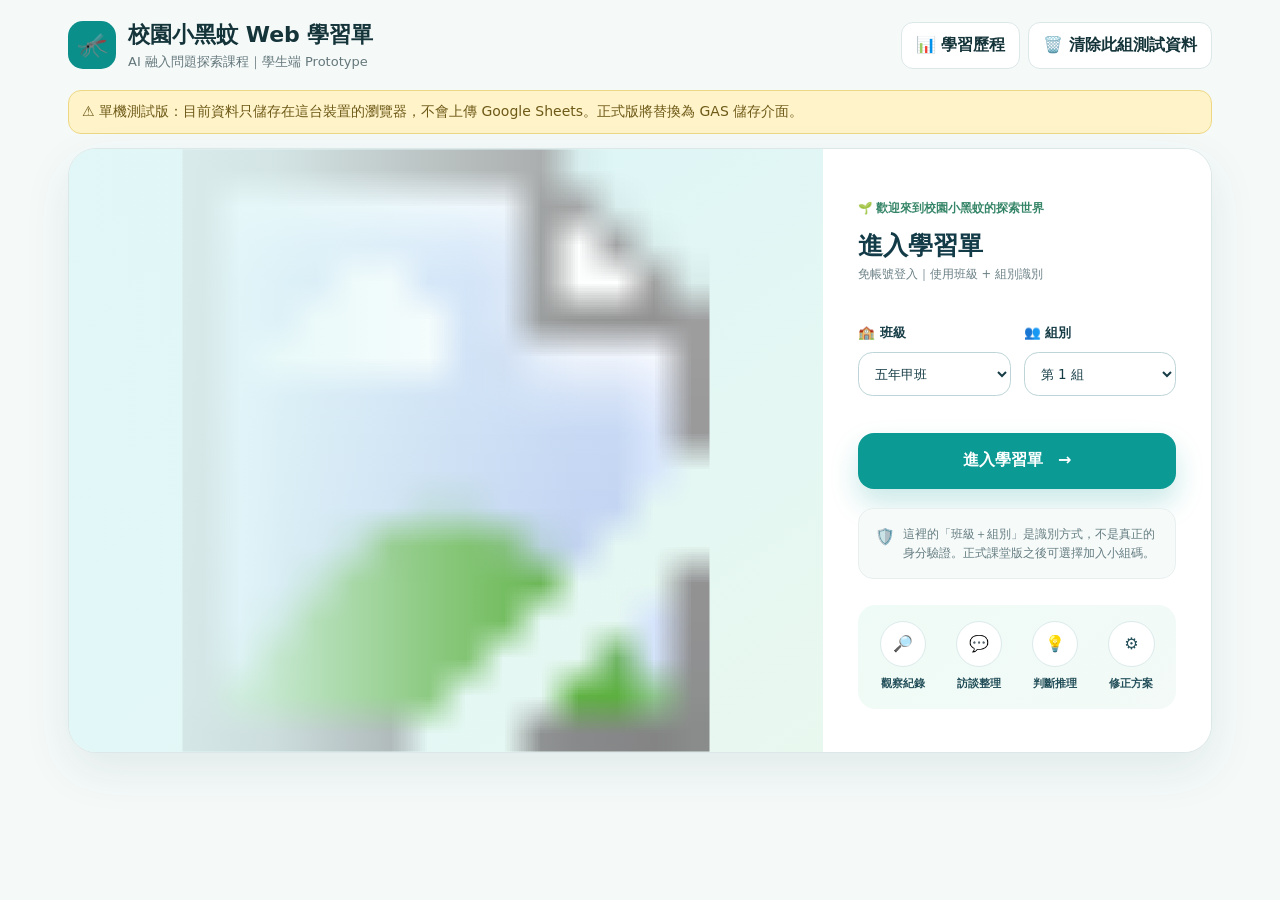
==== commit 081abd7e: "Use exact left hero artwork on student homepage" ====
--- a/index.html
+++ b/index.html
@@ -30,17 +30,8 @@
 
   <section class="view active" id="loginView">
     <div class="landing-layout">
-      <section class="hero-panel">
-        <img class="hero-image" src="assets/homepage-hero.webp" alt="學生在校園中觀察小黑蚊的探索情境">
-        <div class="hero-overlay">
-          <div class="hero-kicker">🌿 問題探索 × 第一手證據 × AI 素養</div>
-          <h2>從校園裡的小黑蚊，<br>開始一段真實的問題探索。</h2>
-          <p>
-            每一節保留自己的思考痕跡。<br>
-            你們的觀察、訪談、判斷與修正，<br>
-            都會成為下一步的重要證據。
-          </p>
-        </div>
+      <section class="hero-panel" aria-label="校園小黑蚊課程形象圖">
+        <img class="hero-image" src="assets/homepage-left-hero.svg" alt="從校園小黑蚊開始真實問題探索的課程形象圖">
       </section>
 
       <section class="entry-panel">
--- a/homepage.css
+++ b/homepage.css
@@ -1,22 +1,322 @@
-/* Student homepage visual layout */
-.homepage-layout{display:grid;grid-template-columns:minmax(0,1.6fr) minmax(340px,.95fr);min-height:610px;overflow:hidden;background:#fff;border:1px solid var(--line);border-radius:26px;box-shadow:0 18px 42px rgba(25,65,69,.08)}
-.homepage-hero{display:flex;flex-direction:column;gap:20px;padding:34px 28px 0;background:linear-gradient(145deg,#e5f8f5,#eef9ec 53%,#fff9d9)}
-.hero-copy{position:relative;z-index:2;max-width:690px}
-.hero-kicker{display:inline-flex;padding:7px 13px;margin-bottom:10px;border-radius:999px;background:rgba(255,255,255,.78);color:var(--teal2);font-size:13px;font-weight:800}
-.hero-copy h2{margin:0 0 12px;color:#084b59;font-size:clamp(2rem,3.7vw,3.15rem);line-height:1.14;font-weight:900;letter-spacing:-.03em}
-.hero-copy p{margin:0;max-width:650px;color:#426a70;font-size:16px;line-height:1.8}
-.hero-visual{position:relative;width:100%;min-height:355px;margin-top:auto;overflow:hidden;border-radius:24px 24px 0 0;background:#dff5f8;box-shadow:0 18px 38px rgba(20,52,58,.12)}
-.hero-scene{position:absolute;inset:0;width:100%;height:100%;object-fit:cover;object-position:center center;display:block;z-index:1}
-.hero-mosquito{position:absolute;right:4%;top:6%;z-index:3;width:min(18%,115px);height:auto;display:block;pointer-events:none;user-select:none;filter:drop-shadow(0 8px 9px rgba(15,52,59,.25));animation:mosquito-hover 3s ease-in-out infinite}
-@keyframes mosquito-hover{0%,100%{transform:translateY(0) rotate(-3deg)}50%{transform:translateY(-5px) rotate(2deg)}}
-.homepage-entry{padding:50px 42px;display:flex;flex-direction:column;justify-content:center;background:#fff}
-.login-eyebrow{margin-bottom:9px;color:#43825f;font-size:13px;font-weight:800}
-.homepage-entry h2{margin:0 0 7px;color:var(--ink);font-size:27px}
-.homepage-entry>.mini{margin-bottom:13px}
-.homepage-entry .select-grid{grid-template-columns:1fr 1fr;gap:14px}
-.homepage-entry select{min-height:54px;border:1px solid #bfd6d6;border-radius:14px;background:#fff}
-.homepage-entry .big-btn{margin-top:17px;padding:16px 20px;border-radius:16px;box-shadow:0 13px 26px rgba(11,143,138,.2)}
-.homepage-entry .note{margin-top:17px;background:#f6faf9;border:1px solid #edf3f2;line-height:1.65}
-@media(max-width:960px){.homepage-layout{grid-template-columns:1fr}.homepage-hero{padding:30px 28px 0}.hero-visual{min-height:385px}.homepage-entry{padding:36px 30px}}
-@media(max-width:650px){.homepage-layout{border-radius:20px}.homepage-hero{padding:25px 20px 0}.hero-copy h2{font-size:31px;line-height:1.18}.hero-copy p{font-size:15px}.hero-visual{min-height:300px;border-radius:20px 20px 0 0}.hero-scene{object-position:center center}.hero-mosquito{width:76px;right:3%;top:4%}.homepage-entry{padding:30px 22px}.homepage-entry .select-grid{grid-template-columns:1fr}}
-@media(prefers-reduced-motion:reduce){.hero-mosquito{animation:none}}+/* =========================================================
+   校園小黑蚊｜學生首頁
+   Intrinsic-ratio Responsive Layout
+========================================================= */
+
+.landing-layout {
+  display: grid;
+  grid-template-columns: 66% 34%;
+  width: 100%;
+  align-items: start;
+  overflow: hidden;
+  border: 1px solid var(--line);
+  border-radius: 1.75rem;
+  background: #fff;
+  box-shadow: 0 1.1rem 3rem rgba(24, 69, 75, .09);
+}
+
+/* ---------- 左側 Hero：由圖片比例主導 ---------- */
+.hero-panel {
+  position: relative;
+  width: 100%;
+  aspect-ratio: 5 / 4;
+  min-width: 0;
+  overflow: hidden;
+  container-type: inline-size;
+  background: linear-gradient(145deg, #daf5fa, #e9f8ef);
+}
+
+.hero-image {
+  position: absolute;
+  inset: 0;
+  width: 100%;
+  height: 100%;
+  display: block;
+  object-fit: contain;
+  object-position: center center;
+}
+
+.hero-panel::after {
+  content: "";
+  position: absolute;
+  inset: 0;
+  z-index: 1;
+  pointer-events: none;
+  background: linear-gradient(
+    90deg,
+    rgba(226, 247, 247, .94) 0%,
+    rgba(226, 247, 247, .78) 27%,
+    rgba(226, 247, 247, .38) 48%,
+    rgba(226, 247, 247, .06) 67%,
+    rgba(255, 255, 255, 0) 80%
+  );
+}
+
+.hero-overlay {
+  position: relative;
+  z-index: 2;
+  width: 63%;
+  padding: 6% 4% 4.5% 7%;
+  box-sizing: border-box;
+}
+
+.hero-kicker {
+  display: inline-flex;
+  align-items: center;
+  margin-bottom: 3%;
+  padding: 1.2% 2.2%;
+  border-radius: 999px;
+  background: rgba(255, 255, 255, .86);
+  border: 1px solid rgba(11, 143, 138, .12);
+  color: #146d68;
+  font-size: clamp(.78rem, 1.75cqw, 1rem);
+  font-weight: 800;
+  backdrop-filter: blur(.4rem);
+}
+
+.hero-overlay h2 {
+  margin: 0 0 3%;
+  color: #08475a;
+  font-size: clamp(1.9rem, 4.7cqw, 3.25rem);
+  line-height: 1.12;
+  letter-spacing: -.035em;
+  font-weight: 900;
+  text-wrap: balance;
+}
+
+.hero-overlay p {
+  width: 82%;
+  margin: 0;
+  color: #376774;
+  font-size: clamp(.9rem, 2cqw, 1.12rem);
+  line-height: 1.7;
+  font-weight: 500;
+}
+
+/* ---------- 右側登入 ---------- */
+.entry-panel {
+  align-self: stretch;
+  display: flex;
+  flex-direction: column;
+  justify-content: center;
+  min-width: 0;
+  padding: 7% 9% 5%;
+  box-sizing: border-box;
+  background: rgba(255, 255, 255, .98);
+  container-type: inline-size;
+}
+
+.entry-main { width: 100%; }
+
+.entry-eyebrow {
+  margin-bottom: 4%;
+  color: #358568;
+  font-size: clamp(.72rem, 3.1cqw, .9rem);
+  font-weight: 800;
+}
+
+.entry-panel h2 {
+  margin: 0 0 2%;
+  color: #123b47;
+  font-size: clamp(1.55rem, 6.8cqw, 2.05rem);
+  line-height: 1.18;
+  font-weight: 900;
+}
+
+.entry-subtitle {
+  margin: 0 0 8%;
+  color: #6c8187;
+  font-size: clamp(.72rem, 3.1cqw, .9rem);
+}
+
+.entry-panel .select-grid {
+  display: grid;
+  grid-template-columns: 48% 48%;
+  justify-content: space-between;
+  gap: 0;
+  margin-bottom: 7%;
+}
+
+.entry-panel .field label {
+  display: block;
+  margin-bottom: 5%;
+  color: #173d47;
+  font-size: clamp(.84rem, 3.6cqw, 1rem);
+  font-weight: 800;
+}
+
+.entry-panel .field select {
+  width: 100%;
+  min-height: 3.3em;
+  padding-inline: 8%;
+  border: 1px solid #bdd5d8;
+  border-radius: .9rem;
+  background: #fff;
+  color: #173d47;
+  font-size: clamp(.84rem, 3.5cqw, 1rem);
+  outline: none;
+  box-sizing: border-box;
+}
+
+.entry-panel .field select:focus {
+  border-color: #0b918c;
+  box-shadow: 0 0 0 .2rem rgba(11, 145, 140, .12);
+}
+
+.enter-button {
+  width: 100%;
+  min-height: 3.5em;
+  display: flex;
+  align-items: center;
+  justify-content: center;
+  gap: 5%;
+  border: 0;
+  border-radius: 1rem;
+  background: #0c9a94;
+  color: #fff;
+  font-size: clamp(1rem, 4.3cqw, 1.2rem);
+  font-weight: 900;
+  cursor: pointer;
+  box-shadow: 0 .9rem 1.7rem rgba(12, 154, 148, .22);
+  transition: transform .15s ease, box-shadow .15s ease, background .15s ease;
+}
+
+.enter-button:hover {
+  transform: translateY(-.08em);
+  background: #088d88;
+  box-shadow: 0 1rem 1.9rem rgba(12, 154, 148, .28);
+}
+
+.enter-button:active { transform: translateY(0); }
+
+.identity-note {
+  display: flex;
+  gap: 3%;
+  margin-top: 6%;
+  padding: 5%;
+  border: 1px solid #e8efef;
+  border-radius: .95rem;
+  background: #f6faf9;
+  color: #657d82;
+}
+
+.identity-note p {
+  margin: 0;
+  font-size: clamp(.72rem, 3cqw, .86rem);
+  line-height: 1.65;
+}
+
+.learning-focus {
+  display: grid;
+  grid-template-columns: repeat(4, 22%);
+  justify-content: space-between;
+  gap: 0;
+  margin-top: 8%;
+  padding: 5% 4%;
+  border-radius: 1.1rem;
+  background: linear-gradient(135deg, #effbf6, #f3faf7);
+}
+
+.focus-item {
+  display: flex;
+  flex-direction: column;
+  align-items: center;
+  gap: .55rem;
+  min-width: 0;
+  text-align: center;
+  color: #224e59;
+  font-size: clamp(.68rem, 2.8cqw, .82rem);
+  font-weight: 800;
+}
+
+.focus-icon {
+  width: 72%;
+  aspect-ratio: 1;
+  display: grid;
+  place-items: center;
+  border-radius: 50%;
+  background: #fff;
+  border: 1px solid #dbeaea;
+  font-size: clamp(1rem, 4.8cqw, 1.4rem);
+}
+
+/* ---------- 平板：改成單欄，圖片仍保留原始比例 ---------- */
+@media (max-width: 62rem) {
+  .landing-layout {
+    grid-template-columns: 100%;
+  }
+
+  .hero-panel {
+    aspect-ratio: 5 / 4;
+  }
+
+  .hero-overlay {
+    width: 64%;
+    padding: 6% 5%;
+  }
+
+  .entry-panel {
+    padding: 7% 6%;
+  }
+}
+
+/* ---------- 手機：文字與圖片改為上下流動，不再覆蓋裁切 ---------- */
+@media (max-width: 42rem) {
+  .landing-layout {
+    border-radius: 1.25rem;
+  }
+
+  .hero-panel {
+    display: flex;
+    flex-direction: column;
+    aspect-ratio: auto;
+  }
+
+  .hero-panel::after {
+    display: none;
+  }
+
+  .hero-overlay {
+    order: -1;
+    width: 100%;
+    padding: 7% 6% 5%;
+    background: linear-gradient(145deg, #e2f7f9, #eef9ee);
+  }
+
+  .hero-image {
+    position: relative;
+    inset: auto;
+    width: 100%;
+    height: auto;
+    aspect-ratio: auto;
+    object-fit: contain;
+    object-position: center center;
+  }
+
+  .hero-overlay h2 {
+    font-size: clamp(1.8rem, 8.8cqw, 2.7rem);
+  }
+
+  .hero-overlay p {
+    width: 92%;
+    font-size: clamp(.9rem, 4.1cqw, 1.05rem);
+  }
+
+  .entry-panel {
+    padding: 8% 6%;
+  }
+
+  .entry-panel .select-grid {
+    grid-template-columns: 100%;
+    gap: 1rem;
+  }
+
+  .learning-focus {
+    grid-template-columns: 47% 47%;
+    row-gap: 1rem;
+  }
+
+  .focus-icon {
+    width: 45%;
+  }
+}
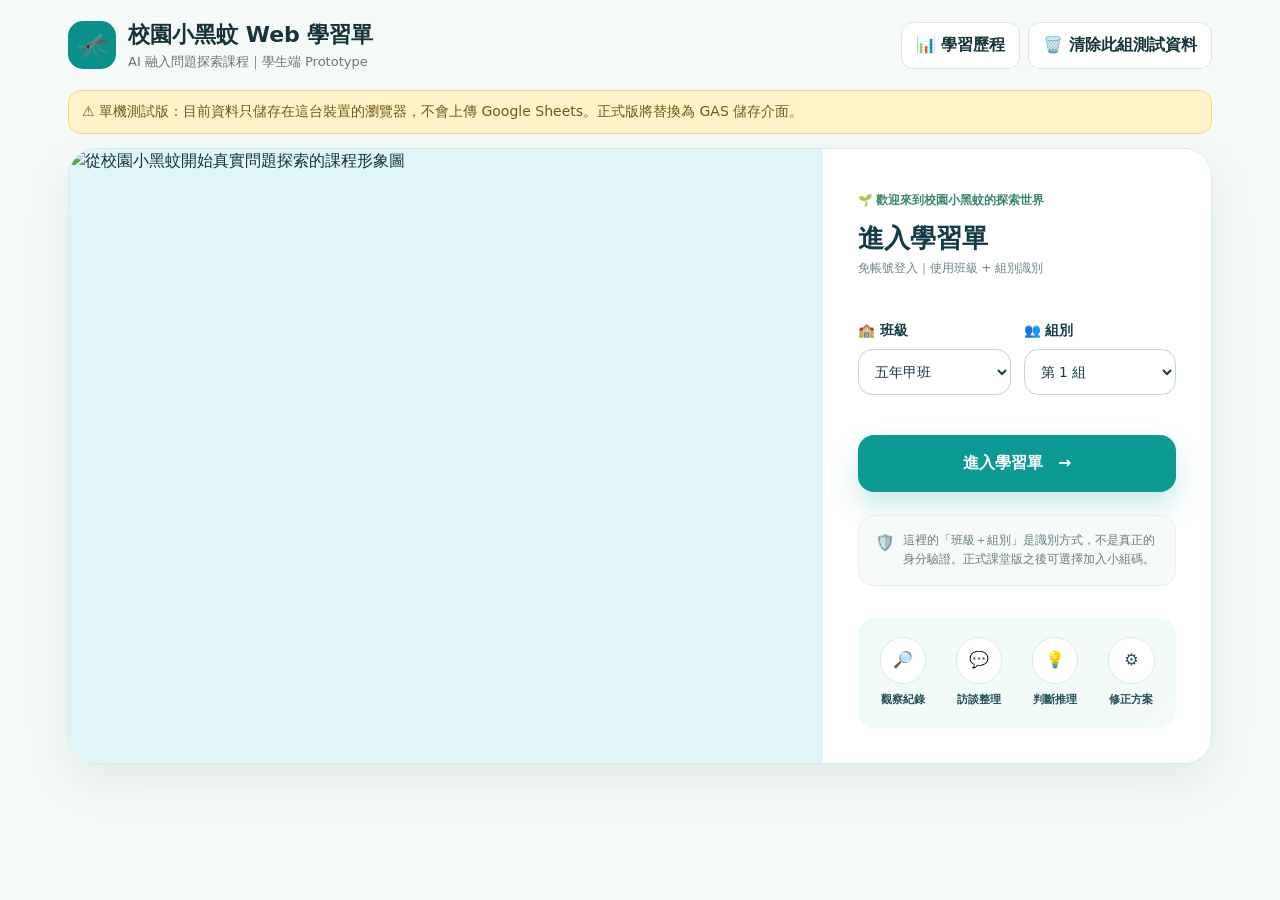
==== commit b0729512: "Switch homepage to assembled high-resolution hero" ====
--- a/index.html
+++ b/index.html
@@ -31,7 +31,7 @@
   <section class="view active" id="loginView">
     <div class="landing-layout">
       <section class="hero-panel" aria-label="校園小黑蚊課程形象圖">
-        <img class="hero-image" src="assets/homepage-left-hero.svg" alt="從校園小黑蚊開始真實問題探索的課程形象圖">
+        <img id="heroImage" class="hero-image" width="968" height="789" alt="從校園小黑蚊開始真實問題探索的課程形象圖">
       </section>
 
       <section class="entry-panel">
@@ -109,6 +109,25 @@
   </section>
 </div>
 
+<script>
+(async () => {
+  const hero = document.getElementById('heroImage');
+  const root = 'https://raw.githubusercontent.com/bai-collab/campus-biting-midge-web/main/.hero-upload/';
+  try {
+    const parts = await Promise.all(
+      Array.from({ length: 13 }, async (_, index) => {
+        const path = `${root}part${String(index).padStart(2, '0')}.txt`;
+        const response = await fetch(path, { cache: 'force-cache' });
+        if (!response.ok) throw new Error(`Hero part ${index} failed: ${response.status}`);
+        return response.text();
+      })
+    );
+    hero.src = `data:image/webp;base64,${parts.join('').replace(/\s+/g, '')}`;
+  } catch (error) {
+    console.error('[homepage hero]', error);
+  }
+})();
+</script>
 <script src="app-core.js"></script>
 <script src="lessons-3-6.js"></script>
 <script src="lessons-7-10.js"></script>
--- a/homepage.css
+++ b/homepage.css
@@ -1,322 +1,21 @@
-/* =========================================================
-   校園小黑蚊｜學生首頁
-   Intrinsic-ratio Responsive Layout
-========================================================= */
-
-.landing-layout {
-  display: grid;
-  grid-template-columns: 66% 34%;
-  width: 100%;
-  align-items: start;
-  overflow: hidden;
-  border: 1px solid var(--line);
-  border-radius: 1.75rem;
-  background: #fff;
-  box-shadow: 0 1.1rem 3rem rgba(24, 69, 75, .09);
-}
-
-/* ---------- 左側 Hero：由圖片比例主導 ---------- */
-.hero-panel {
-  position: relative;
-  width: 100%;
-  aspect-ratio: 5 / 4;
-  min-width: 0;
-  overflow: hidden;
-  container-type: inline-size;
-  background: linear-gradient(145deg, #daf5fa, #e9f8ef);
-}
-
-.hero-image {
-  position: absolute;
-  inset: 0;
-  width: 100%;
-  height: 100%;
-  display: block;
-  object-fit: contain;
-  object-position: center center;
-}
-
-.hero-panel::after {
-  content: "";
-  position: absolute;
-  inset: 0;
-  z-index: 1;
-  pointer-events: none;
-  background: linear-gradient(
-    90deg,
-    rgba(226, 247, 247, .94) 0%,
-    rgba(226, 247, 247, .78) 27%,
-    rgba(226, 247, 247, .38) 48%,
-    rgba(226, 247, 247, .06) 67%,
-    rgba(255, 255, 255, 0) 80%
-  );
-}
-
-.hero-overlay {
-  position: relative;
-  z-index: 2;
-  width: 63%;
-  padding: 6% 4% 4.5% 7%;
-  box-sizing: border-box;
-}
-
-.hero-kicker {
-  display: inline-flex;
-  align-items: center;
-  margin-bottom: 3%;
-  padding: 1.2% 2.2%;
-  border-radius: 999px;
-  background: rgba(255, 255, 255, .86);
-  border: 1px solid rgba(11, 143, 138, .12);
-  color: #146d68;
-  font-size: clamp(.78rem, 1.75cqw, 1rem);
-  font-weight: 800;
-  backdrop-filter: blur(.4rem);
-}
-
-.hero-overlay h2 {
-  margin: 0 0 3%;
-  color: #08475a;
-  font-size: clamp(1.9rem, 4.7cqw, 3.25rem);
-  line-height: 1.12;
-  letter-spacing: -.035em;
-  font-weight: 900;
-  text-wrap: balance;
-}
-
-.hero-overlay p {
-  width: 82%;
-  margin: 0;
-  color: #376774;
-  font-size: clamp(.9rem, 2cqw, 1.12rem);
-  line-height: 1.7;
-  font-weight: 500;
-}
-
-/* ---------- 右側登入 ---------- */
-.entry-panel {
-  align-self: stretch;
-  display: flex;
-  flex-direction: column;
-  justify-content: center;
-  min-width: 0;
-  padding: 7% 9% 5%;
-  box-sizing: border-box;
-  background: rgba(255, 255, 255, .98);
-  container-type: inline-size;
-}
-
-.entry-main { width: 100%; }
-
-.entry-eyebrow {
-  margin-bottom: 4%;
-  color: #358568;
-  font-size: clamp(.72rem, 3.1cqw, .9rem);
-  font-weight: 800;
-}
-
-.entry-panel h2 {
-  margin: 0 0 2%;
-  color: #123b47;
-  font-size: clamp(1.55rem, 6.8cqw, 2.05rem);
-  line-height: 1.18;
-  font-weight: 900;
-}
-
-.entry-subtitle {
-  margin: 0 0 8%;
-  color: #6c8187;
-  font-size: clamp(.72rem, 3.1cqw, .9rem);
-}
-
-.entry-panel .select-grid {
-  display: grid;
-  grid-template-columns: 48% 48%;
-  justify-content: space-between;
-  gap: 0;
-  margin-bottom: 7%;
-}
-
-.entry-panel .field label {
-  display: block;
-  margin-bottom: 5%;
-  color: #173d47;
-  font-size: clamp(.84rem, 3.6cqw, 1rem);
-  font-weight: 800;
-}
-
-.entry-panel .field select {
-  width: 100%;
-  min-height: 3.3em;
-  padding-inline: 8%;
-  border: 1px solid #bdd5d8;
-  border-radius: .9rem;
-  background: #fff;
-  color: #173d47;
-  font-size: clamp(.84rem, 3.5cqw, 1rem);
-  outline: none;
-  box-sizing: border-box;
-}
-
-.entry-panel .field select:focus {
-  border-color: #0b918c;
-  box-shadow: 0 0 0 .2rem rgba(11, 145, 140, .12);
-}
-
-.enter-button {
-  width: 100%;
-  min-height: 3.5em;
-  display: flex;
-  align-items: center;
-  justify-content: center;
-  gap: 5%;
-  border: 0;
-  border-radius: 1rem;
-  background: #0c9a94;
-  color: #fff;
-  font-size: clamp(1rem, 4.3cqw, 1.2rem);
-  font-weight: 900;
-  cursor: pointer;
-  box-shadow: 0 .9rem 1.7rem rgba(12, 154, 148, .22);
-  transition: transform .15s ease, box-shadow .15s ease, background .15s ease;
-}
-
-.enter-button:hover {
-  transform: translateY(-.08em);
-  background: #088d88;
-  box-shadow: 0 1rem 1.9rem rgba(12, 154, 148, .28);
-}
-
-.enter-button:active { transform: translateY(0); }
-
-.identity-note {
-  display: flex;
-  gap: 3%;
-  margin-top: 6%;
-  padding: 5%;
-  border: 1px solid #e8efef;
-  border-radius: .95rem;
-  background: #f6faf9;
-  color: #657d82;
-}
-
-.identity-note p {
-  margin: 0;
-  font-size: clamp(.72rem, 3cqw, .86rem);
-  line-height: 1.65;
-}
-
-.learning-focus {
-  display: grid;
-  grid-template-columns: repeat(4, 22%);
-  justify-content: space-between;
-  gap: 0;
-  margin-top: 8%;
-  padding: 5% 4%;
-  border-radius: 1.1rem;
-  background: linear-gradient(135deg, #effbf6, #f3faf7);
-}
-
-.focus-item {
-  display: flex;
-  flex-direction: column;
-  align-items: center;
-  gap: .55rem;
-  min-width: 0;
-  text-align: center;
-  color: #224e59;
-  font-size: clamp(.68rem, 2.8cqw, .82rem);
-  font-weight: 800;
-}
-
-.focus-icon {
-  width: 72%;
-  aspect-ratio: 1;
-  display: grid;
-  place-items: center;
-  border-radius: 50%;
-  background: #fff;
-  border: 1px solid #dbeaea;
-  font-size: clamp(1rem, 4.8cqw, 1.4rem);
-}
-
-/* ---------- 平板：改成單欄，圖片仍保留原始比例 ---------- */
-@media (max-width: 62rem) {
-  .landing-layout {
-    grid-template-columns: 100%;
-  }
-
-  .hero-panel {
-    aspect-ratio: 5 / 4;
-  }
-
-  .hero-overlay {
-    width: 64%;
-    padding: 6% 5%;
-  }
-
-  .entry-panel {
-    padding: 7% 6%;
-  }
-}
-
-/* ---------- 手機：文字與圖片改為上下流動，不再覆蓋裁切 ---------- */
-@media (max-width: 42rem) {
-  .landing-layout {
-    border-radius: 1.25rem;
-  }
-
-  .hero-panel {
-    display: flex;
-    flex-direction: column;
-    aspect-ratio: auto;
-  }
-
-  .hero-panel::after {
-    display: none;
-  }
-
-  .hero-overlay {
-    order: -1;
-    width: 100%;
-    padding: 7% 6% 5%;
-    background: linear-gradient(145deg, #e2f7f9, #eef9ee);
-  }
-
-  .hero-image {
-    position: relative;
-    inset: auto;
-    width: 100%;
-    height: auto;
-    aspect-ratio: auto;
-    object-fit: contain;
-    object-position: center center;
-  }
-
-  .hero-overlay h2 {
-    font-size: clamp(1.8rem, 8.8cqw, 2.7rem);
-  }
-
-  .hero-overlay p {
-    width: 92%;
-    font-size: clamp(.9rem, 4.1cqw, 1.05rem);
-  }
-
-  .entry-panel {
-    padding: 8% 6%;
-  }
-
-  .entry-panel .select-grid {
-    grid-template-columns: 100%;
-    gap: 1rem;
-  }
-
-  .learning-focus {
-    grid-template-columns: 47% 47%;
-    row-gap: 1rem;
-  }
-
-  .focus-icon {
-    width: 45%;
-  }
-}
+/* 校園小黑蚊｜學生首頁：單一 Hero 圖、等比例響應式 */
+.landing-layout{display:grid;grid-template-columns:66fr 34fr;width:100%;align-items:start;overflow:hidden;border:1px solid var(--line);border-radius:1.75rem;background:#fff;box-shadow:0 1.1rem 3rem rgba(24,69,75,.09)}
+.hero-panel{width:100%;min-width:0;align-self:start;overflow:hidden;background:#dff5f8}
+.hero-image{display:block;width:100%;height:auto;max-width:100%;object-fit:contain}
+.entry-panel{display:flex;flex-direction:column;justify-content:center;min-width:0;align-self:stretch;padding:8% 9% 6%;box-sizing:border-box;background:#fff;container-type:inline-size}
+.entry-main{width:100%}
+.entry-eyebrow{margin-bottom:4%;color:#358568;font-size:clamp(.72rem,3.2cqw,.9rem);font-weight:800}
+.entry-panel h2{margin:0 0 2%;color:#123b47;font-size:clamp(1.65rem,7.2cqw,2.15rem);line-height:1.18;font-weight:900}
+.entry-subtitle{margin:0 0 9%;color:#6c8187;font-size:clamp(.72rem,3.2cqw,.9rem)}
+.entry-panel .select-grid{display:grid;grid-template-columns:48% 48%;justify-content:space-between;gap:0;margin-bottom:8%}
+.entry-panel .field label{display:block;margin-bottom:5%;color:#173d47;font-size:clamp(.85rem,3.8cqw,1rem);font-weight:800}
+.entry-panel .field select{width:100%;min-height:3.4em;padding-inline:8%;border:1px solid #bdd5d8;border-radius:.9rem;background:#fff;color:#173d47;font-size:clamp(.85rem,3.6cqw,1rem);outline:none;box-sizing:border-box}
+.entry-panel .field select:focus{border-color:#0b918c;box-shadow:0 0 0 .2rem rgba(11,145,140,.12)}
+.enter-button{width:100%;min-height:3.6em;display:flex;align-items:center;justify-content:center;gap:5%;border:0;border-radius:1rem;background:#0c9a94;color:#fff;font-size:clamp(1rem,4.5cqw,1.25rem);font-weight:900;cursor:pointer;box-shadow:0 .9rem 1.7rem rgba(12,154,148,.22)}
+.identity-note{display:flex;gap:3%;margin-top:7%;padding:5%;border:1px solid #e8efef;border-radius:.95rem;background:#f6faf9;color:#657d82}
+.identity-note p{margin:0;font-size:clamp(.72rem,3.2cqw,.88rem);line-height:1.65}
+.learning-focus{display:grid;grid-template-columns:repeat(4,22%);justify-content:space-between;gap:0;margin-top:10%;padding:6% 4%;border-radius:1.1rem;background:linear-gradient(135deg,#effbf6,#f3faf7)}
+.focus-item{display:flex;flex-direction:column;align-items:center;gap:.55rem;min-width:0;text-align:center;color:#224e59;font-size:clamp(.68rem,2.9cqw,.82rem);font-weight:800}
+.focus-icon{width:72%;aspect-ratio:1;display:grid;place-items:center;border-radius:50%;background:#fff;border:1px solid #dbeaea;font-size:clamp(1rem,5cqw,1.45rem)}
+@media(max-width:62rem){.landing-layout{grid-template-columns:1fr}.entry-panel{padding:7% 6%}}
+@media(max-width:42rem){.landing-layout{border-radius:1.25rem}.entry-panel{padding:8% 6%}.entry-panel .select-grid{grid-template-columns:1fr;gap:1rem}.learning-focus{grid-template-columns:47% 47%;row-gap:1rem}.focus-icon{width:45%}}
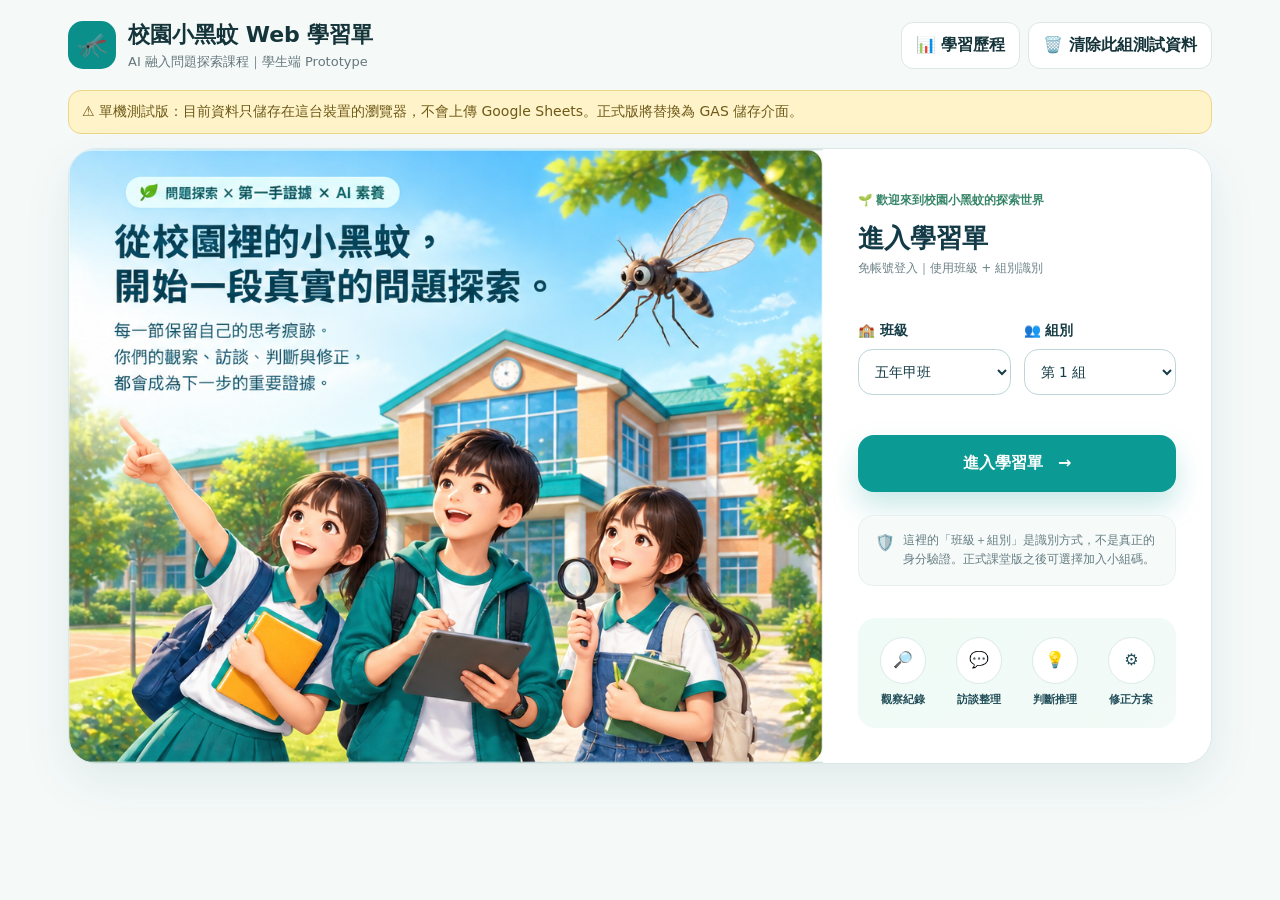
==== commit ba6f6326: "fix: load homepage hero from repository asset" ====
--- a/index.html
+++ b/index.html
@@ -11,67 +11,28 @@
 <body>
 <div class="shell">
   <header class="topbar">
-    <div class="brand">
-      <div class="brandmark">🦟</div>
-      <div>
-        <h1>校園小黑蚊 Web 學習單</h1>
-        <p>AI 融入問題探索課程｜學生端 Prototype</p>
-      </div>
-    </div>
-    <div class="top-actions">
-      <button class="ghost" id="homeBtn">📊 學習歷程</button>
-      <button class="ghost" id="resetBtn">🗑️ 清除此組測試資料</button>
-    </div>
+    <div class="brand"><div class="brandmark">🦟</div><div><h1>校園小黑蚊 Web 學習單</h1><p>AI 融入問題探索課程｜學生端 Prototype</p></div></div>
+    <div class="top-actions"><button class="ghost" id="homeBtn">📊 學習歷程</button><button class="ghost" id="resetBtn">🗑️ 清除此組測試資料</button></div>
   </header>
-
-  <div class="local-banner">
-    ⚠️ 單機測試版：目前資料只儲存在這台裝置的瀏覽器，不會上傳 Google Sheets。正式版將替換為 GAS 儲存介面。
-  </div>
+  <div class="local-banner">⚠️ 單機測試版：目前資料只儲存在這台裝置的瀏覽器，不會上傳 Google Sheets。正式版將替換為 GAS 儲存介面。</div>
 
   <section class="view active" id="loginView">
     <div class="landing-layout">
       <section class="hero-panel" aria-label="校園小黑蚊課程形象圖">
-        <img id="heroImage" class="hero-image" width="968" height="789" alt="從校園小黑蚊開始真實問題探索的課程形象圖">
+        <img id="heroImage" class="hero-image" src="homepage-left-hero.png" width="968" height="789" alt="從校園小黑蚊開始真實問題探索的課程形象圖">
       </section>
-
       <section class="entry-panel">
         <div class="entry-main">
           <div class="entry-eyebrow">🌱 歡迎來到校園小黑蚊的探索世界</div>
           <h2>進入學習單</h2>
           <p class="entry-subtitle">免帳號登入｜使用班級 + 組別識別</p>
-
           <div class="select-grid">
-            <div class="field">
-              <label for="classSelect">🏫 班級</label>
-              <select id="classSelect">
-                <option value="5A">五年甲班</option>
-                <option value="5B">五年乙班</option>
-              </select>
-            </div>
-            <div class="field">
-              <label for="groupSelect">👥 組別</label>
-              <select id="groupSelect">
-                <option value="G01">第 1 組</option>
-                <option value="G02">第 2 組</option>
-                <option value="G03">第 3 組</option>
-                <option value="G04">第 4 組</option>
-                <option value="G05">第 5 組</option>
-                <option value="G06">第 6 組</option>
-              </select>
-            </div>
+            <div class="field"><label for="classSelect">🏫 班級</label><select id="classSelect"><option value="5A">五年甲班</option><option value="5B">五年乙班</option></select></div>
+            <div class="field"><label for="groupSelect">👥 組別</label><select id="groupSelect"><option value="G01">第 1 組</option><option value="G02">第 2 組</option><option value="G03">第 3 組</option><option value="G04">第 4 組</option><option value="G05">第 5 組</option><option value="G06">第 6 組</option></select></div>
           </div>
-
-          <button class="enter-button" id="enterBtn">
-            進入學習單
-            <span aria-hidden="true">→</span>
-          </button>
-
-          <div class="identity-note">
-            <span aria-hidden="true">🛡️</span>
-            <p>這裡的「班級＋組別」是識別方式，不是真正的身分驗證。正式課堂版之後可選擇加入小組碼。</p>
-          </div>
+          <button class="enter-button" id="enterBtn">進入學習單 <span aria-hidden="true">→</span></button>
+          <div class="identity-note"><span aria-hidden="true">🛡️</span><p>這裡的「班級＋組別」是識別方式，不是真正的身分驗證。正式課堂版之後可選擇加入小組碼。</p></div>
         </div>
-
         <div class="learning-focus">
           <div class="focus-item"><div class="focus-icon">🔎</div><span>觀察紀錄</span></div>
           <div class="focus-item"><div class="focus-icon">💬</div><span>訪談整理</span></div>
@@ -83,51 +44,13 @@
   </section>
 
   <section class="view" id="dashView">
-    <div class="dashboard-head">
-      <div>
-        <h2 style="margin:0">我的學習歷程</h2>
-        <div class="chips"><span class="chip" id="classChip"></span><span class="chip" id="groupChip"></span></div>
-      </div>
-      <div class="save" id="dashSave">✓ 已儲存到此裝置</div>
-    </div>
-
-    <div class="card progress-card">
-      <div class="ring" id="ring" style="--pct:0%"><b id="ringText">0/12</b></div>
-      <div>
-        <div class="mini">已完成</div>
-        <div style="font-size:28px;font-weight:900"><span id="doneCount">0</span> / 12 節</div>
-        <div class="mini">上次儲存：<span id="lastSaved">—</span></div>
-      </div>
-      <div class="save">🌱 每完成一節，都保留一份學習證據</div>
-    </div>
-
+    <div class="dashboard-head"><div><h2 style="margin:0">我的學習歷程</h2><div class="chips"><span class="chip" id="classChip"></span><span class="chip" id="groupChip"></span></div></div><div class="save" id="dashSave">✓ 已儲存到此裝置</div></div>
+    <div class="card progress-card"><div class="ring" id="ring" style="--pct:0%"><b id="ringText">0/12</b></div><div><div class="mini">已完成</div><div style="font-size:28px;font-weight:900"><span id="doneCount">0</span> / 12 節</div><div class="mini">上次儲存：<span id="lastSaved">—</span></div></div><div class="save">🌱 每完成一節，都保留一份學習證據</div></div>
     <div class="lesson-grid" id="lessonGrid"></div>
   </section>
 
-  <section class="view" id="lessonView">
-    <div id="lessonMount"></div>
-  </section>
+  <section class="view" id="lessonView"><div id="lessonMount"></div></section>
 </div>
-
-<script>
-(async () => {
-  const hero = document.getElementById('heroImage');
-  const root = 'https://raw.githubusercontent.com/bai-collab/campus-biting-midge-web/main/.hero-upload/';
-  try {
-    const parts = await Promise.all(
-      Array.from({ length: 13 }, async (_, index) => {
-        const path = `${root}part${String(index).padStart(2, '0')}.txt`;
-        const response = await fetch(path, { cache: 'force-cache' });
-        if (!response.ok) throw new Error(`Hero part ${index} failed: ${response.status}`);
-        return response.text();
-      })
-    );
-    hero.src = `data:image/webp;base64,${parts.join('').replace(/\s+/g, '')}`;
-  } catch (error) {
-    console.error('[homepage hero]', error);
-  }
-})();
-</script>
 <script src="app-core.js"></script>
 <script src="lessons-3-6.js"></script>
 <script src="lessons-7-10.js"></script>
